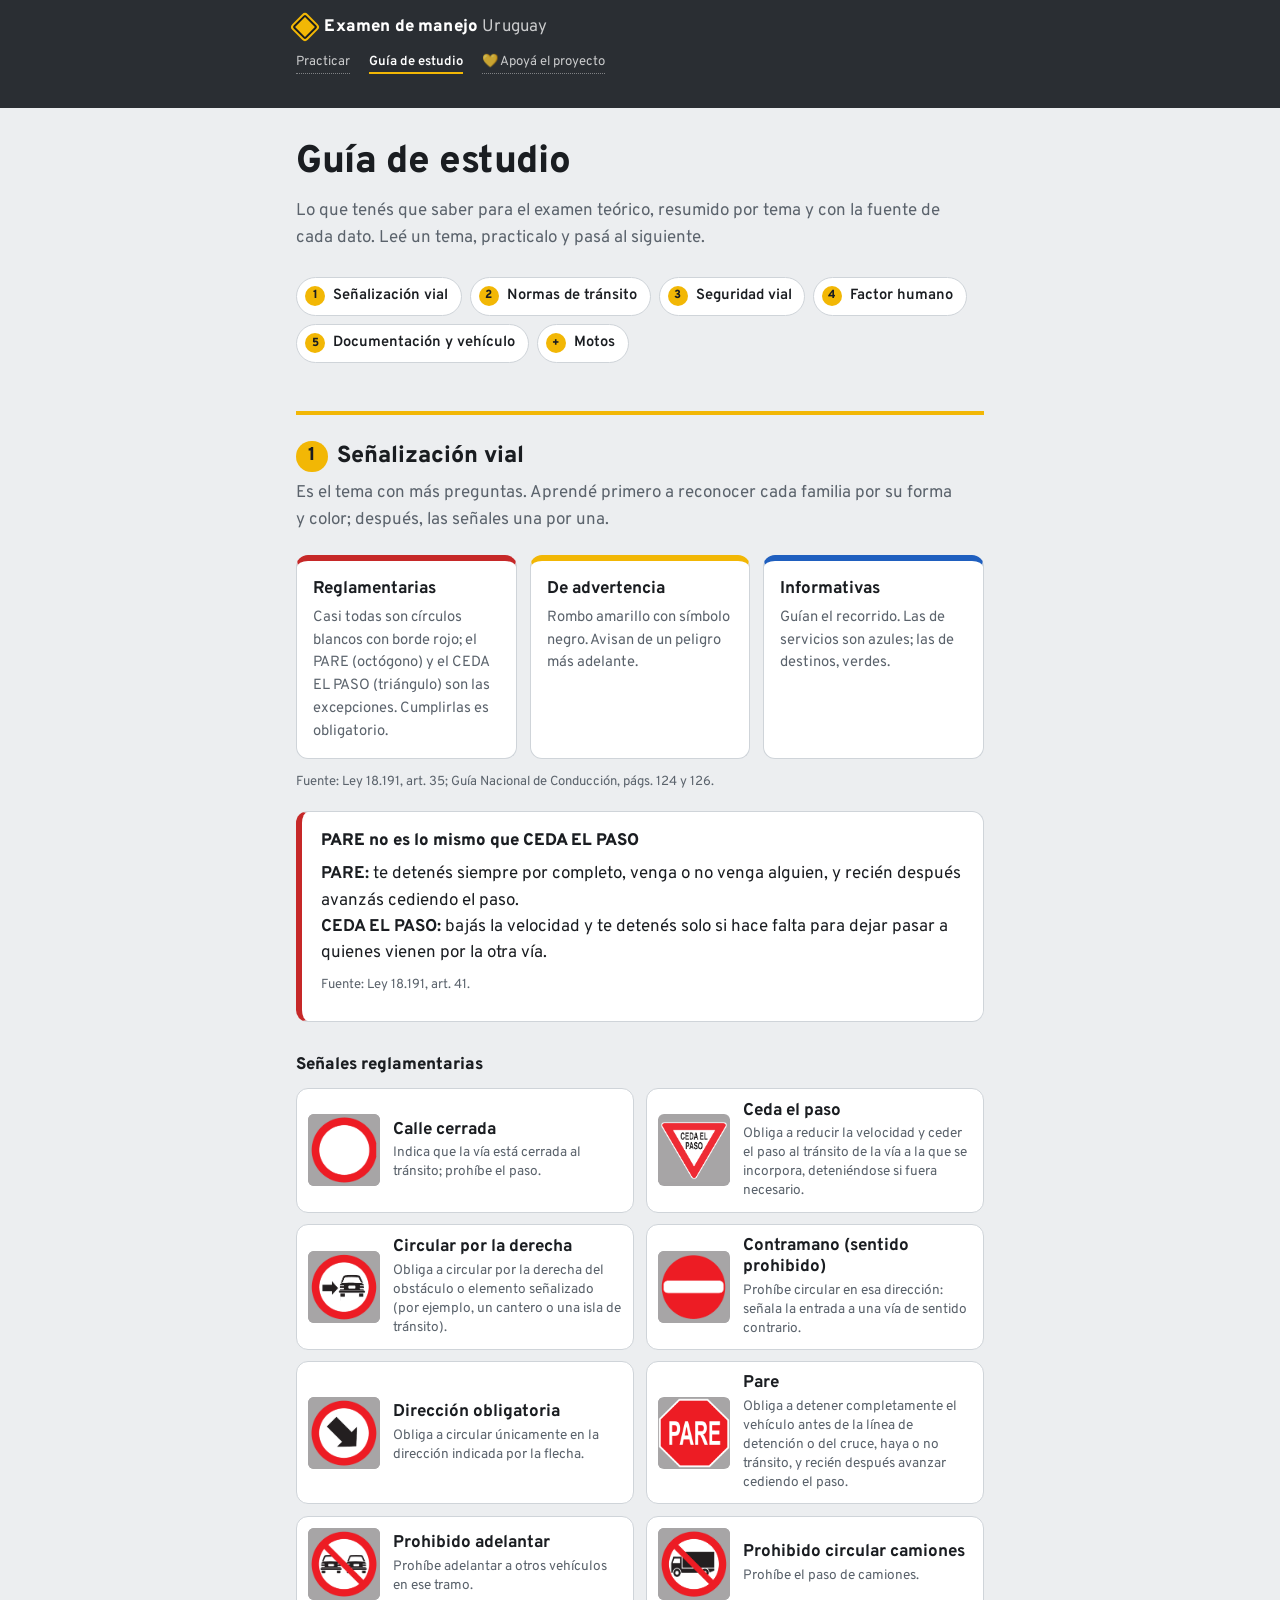
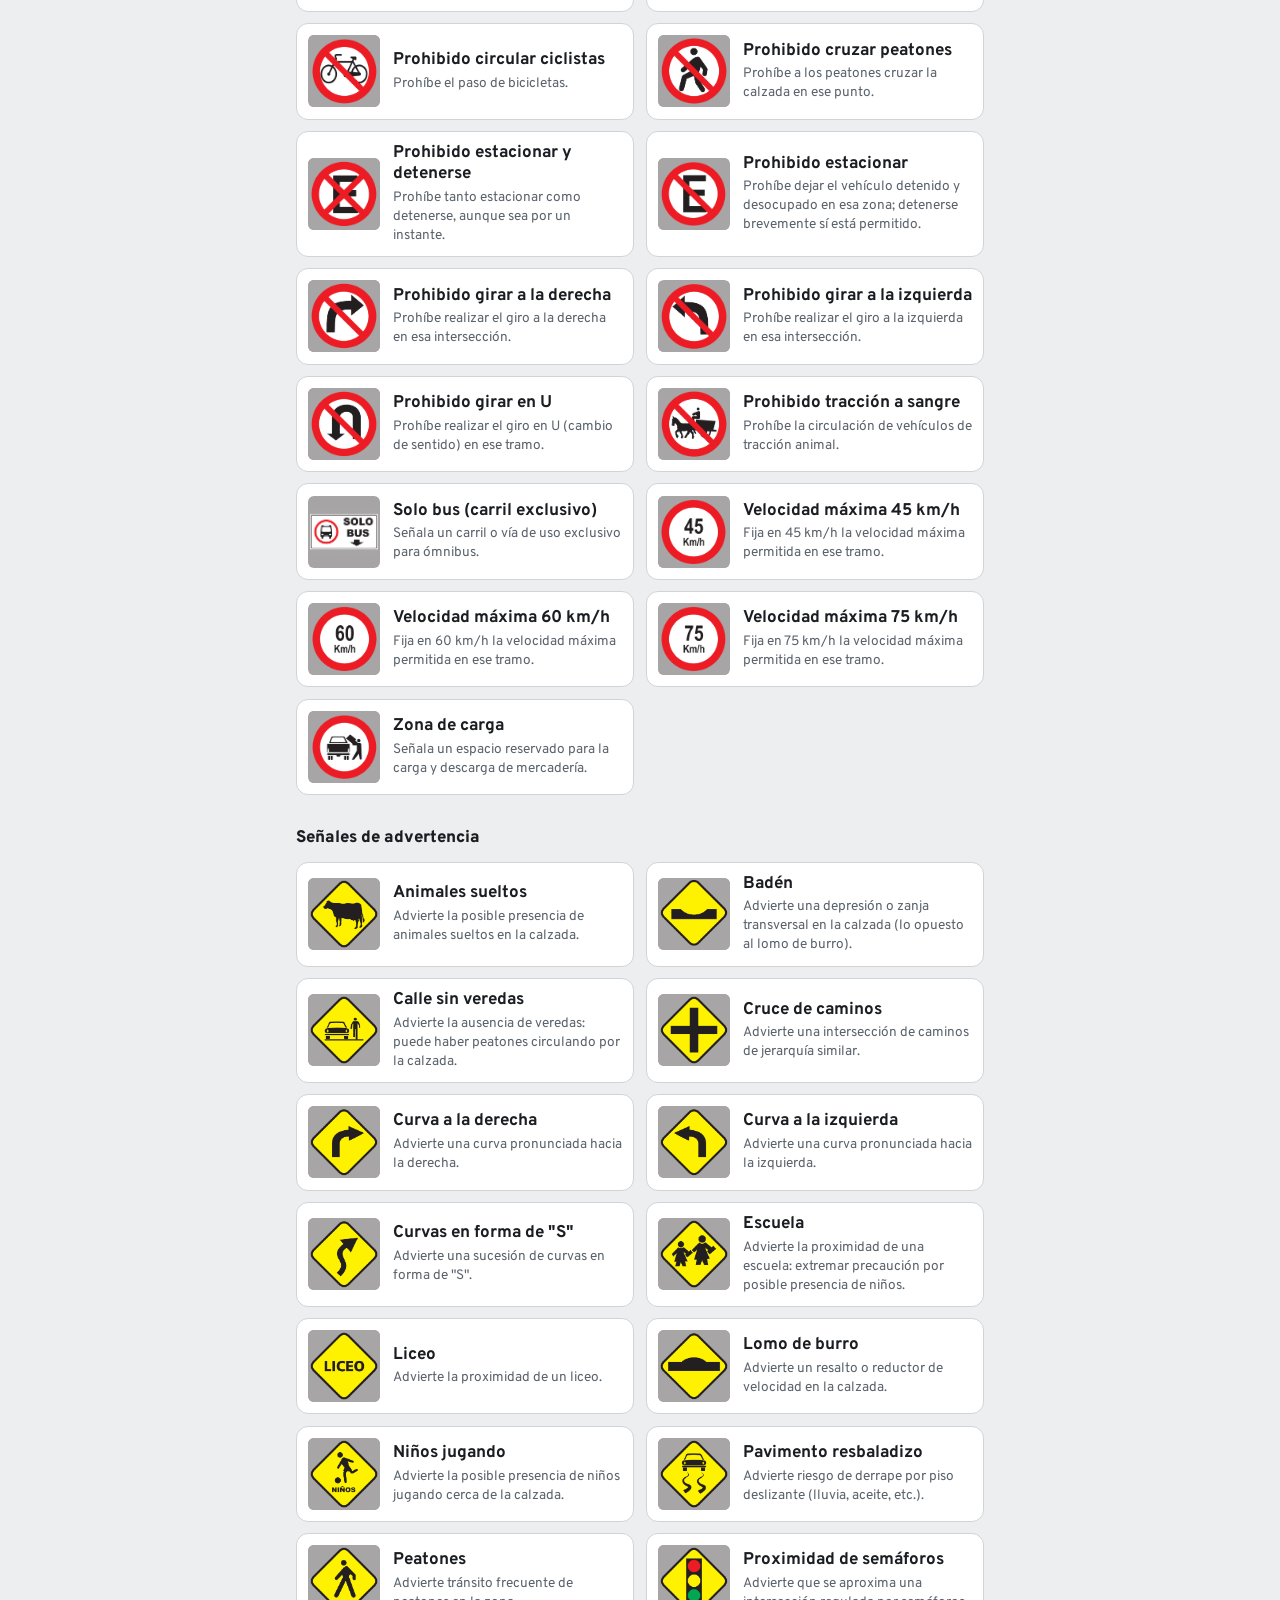
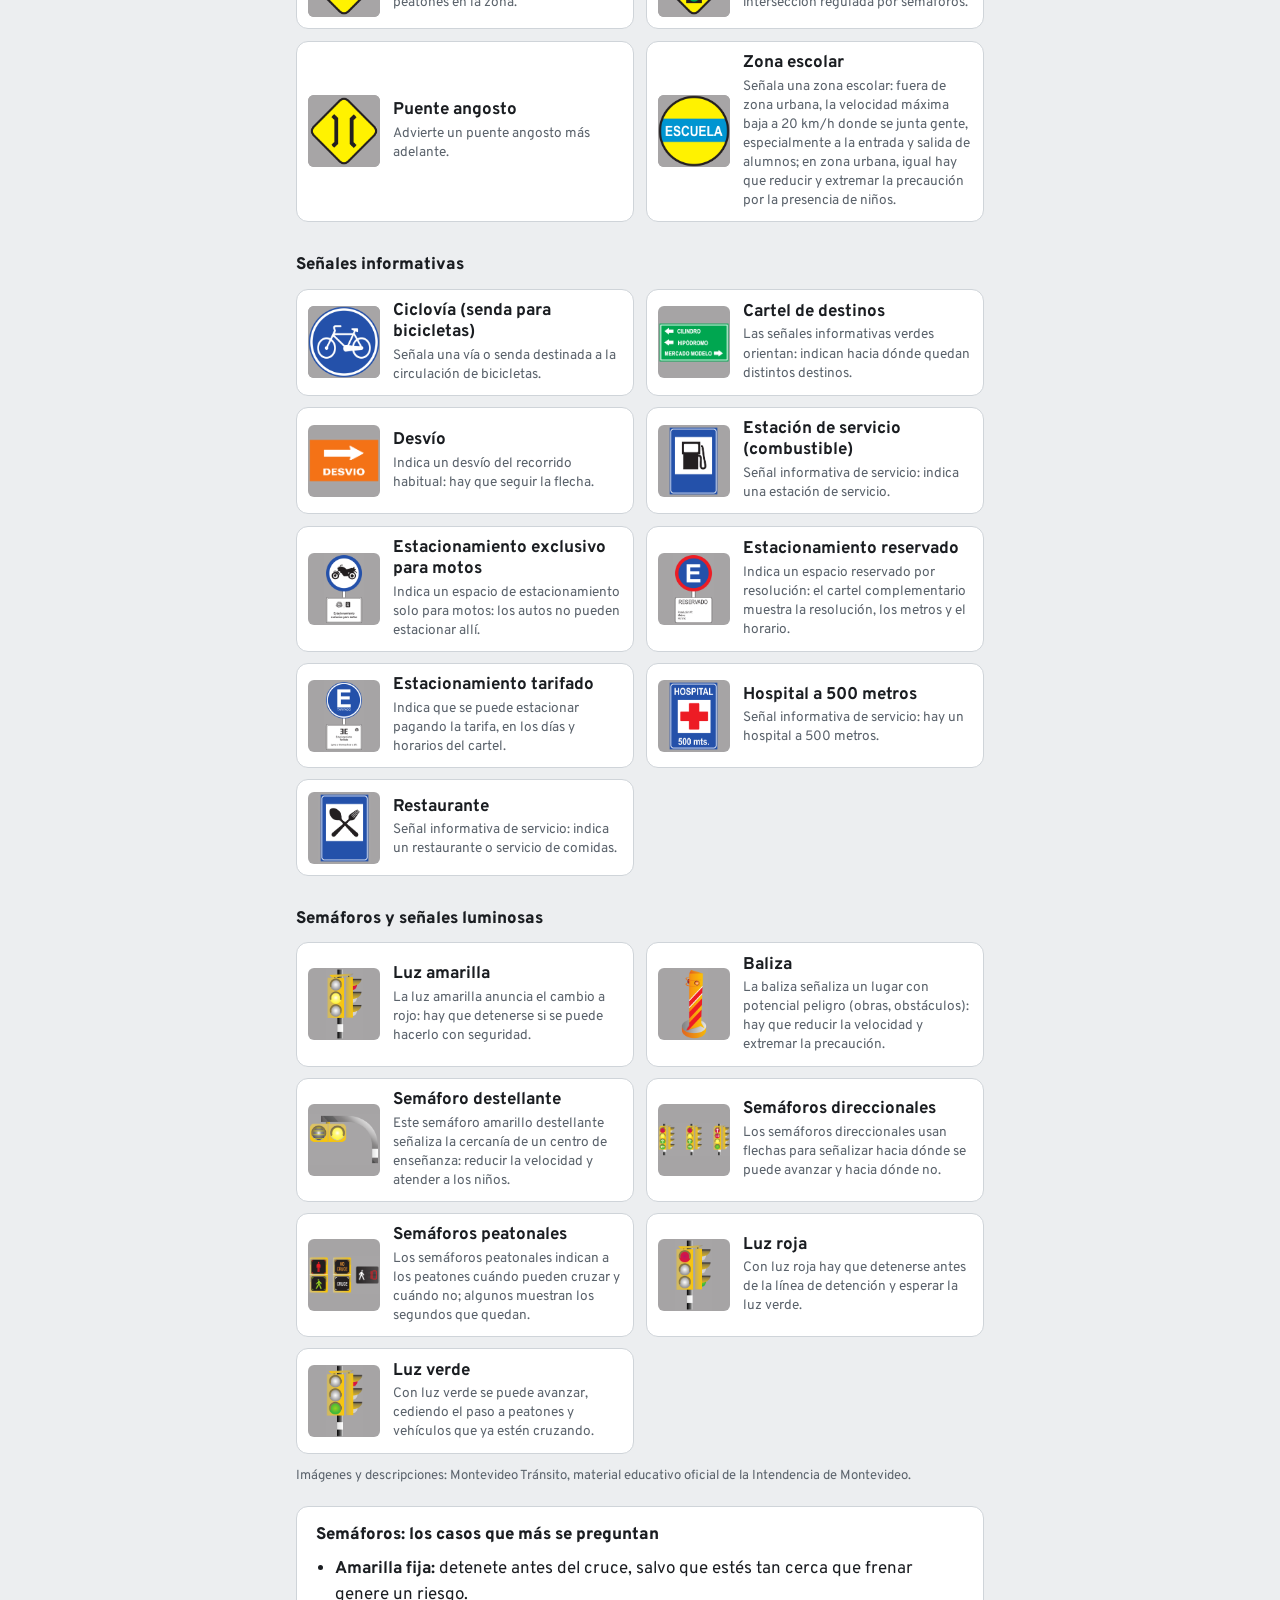
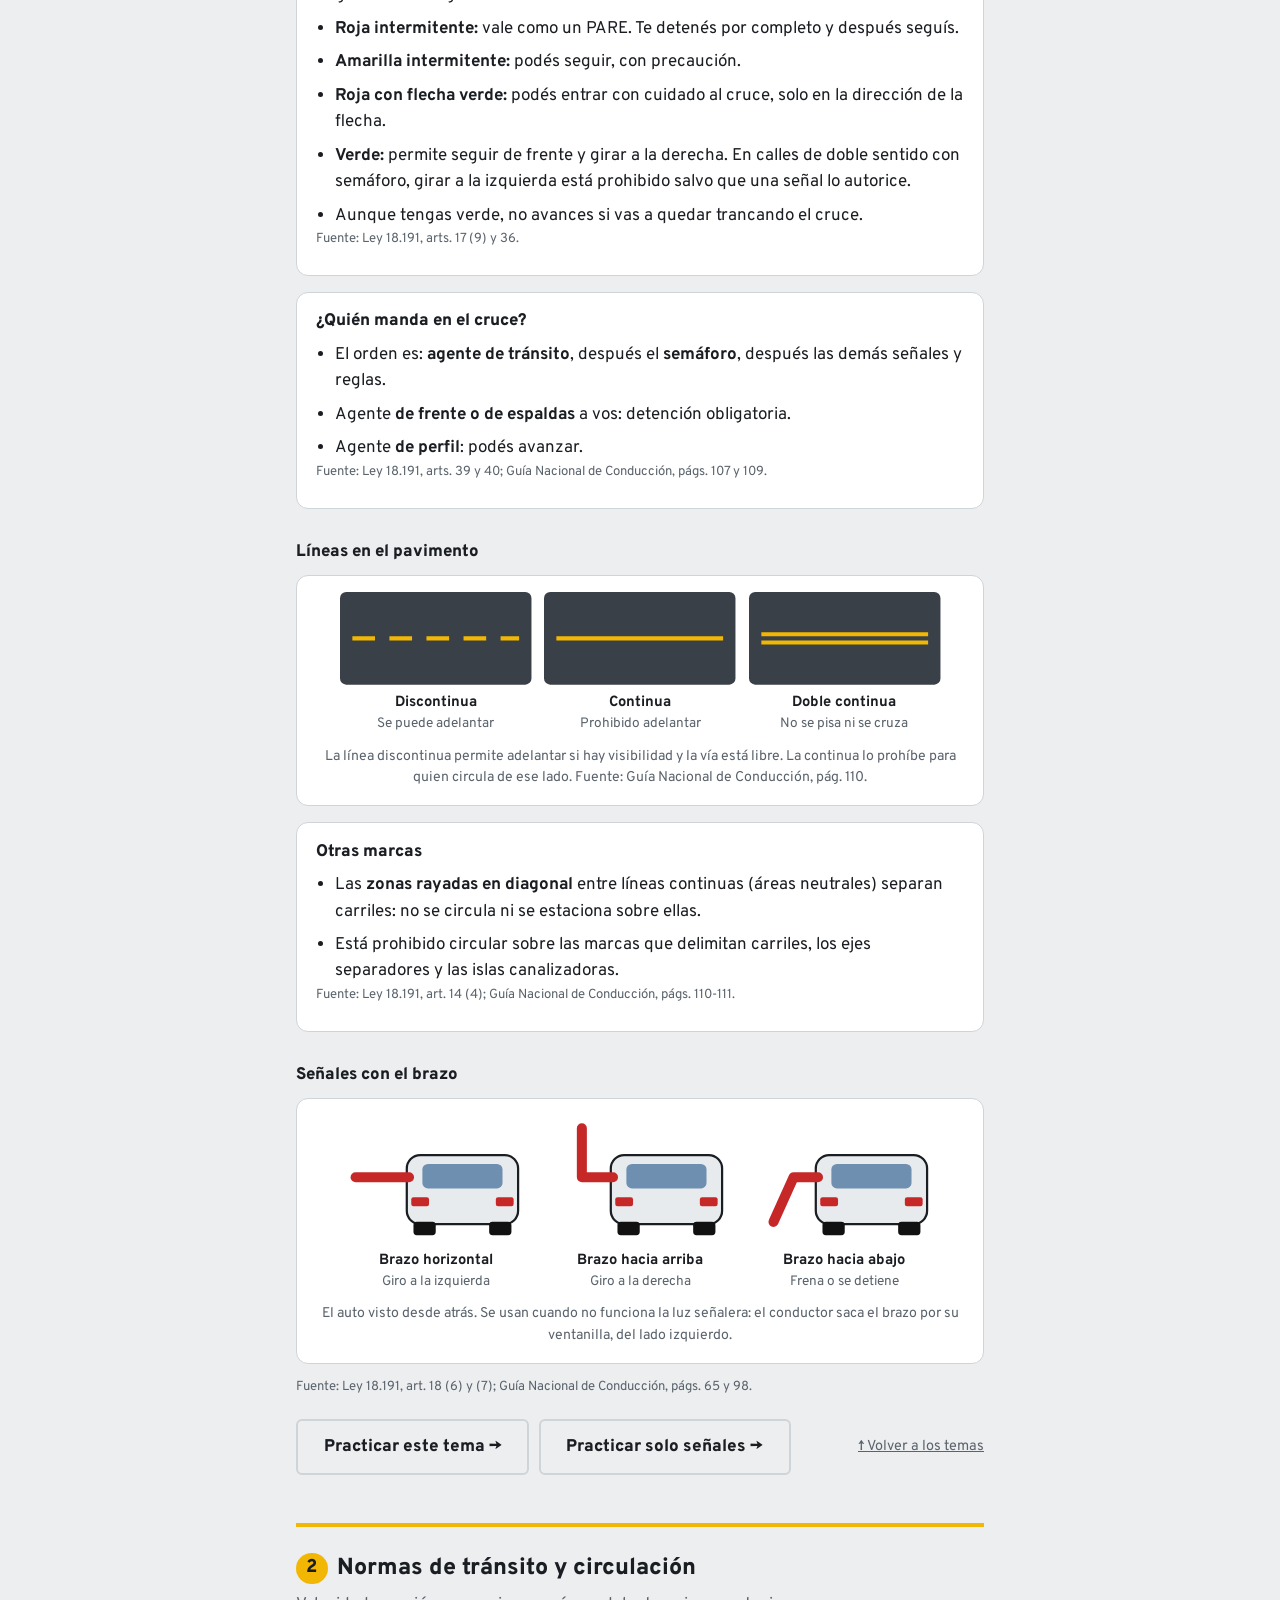
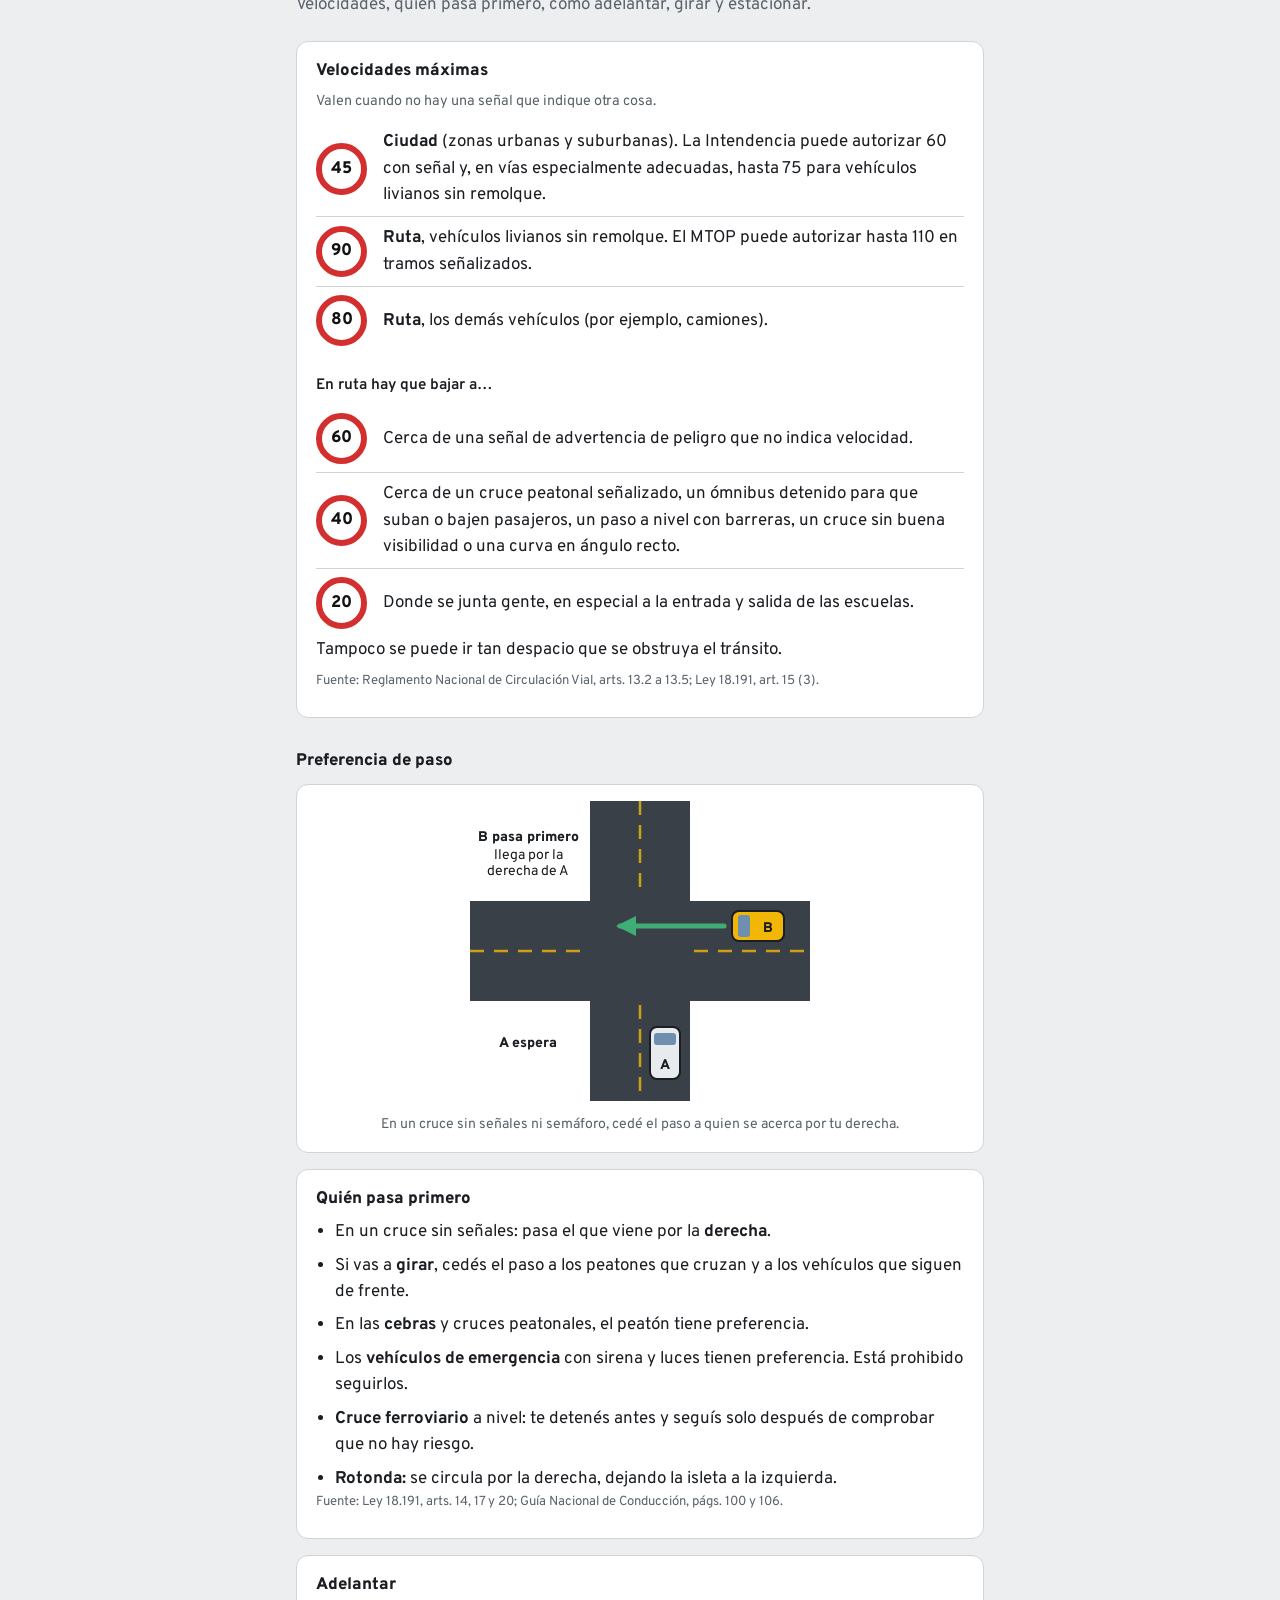
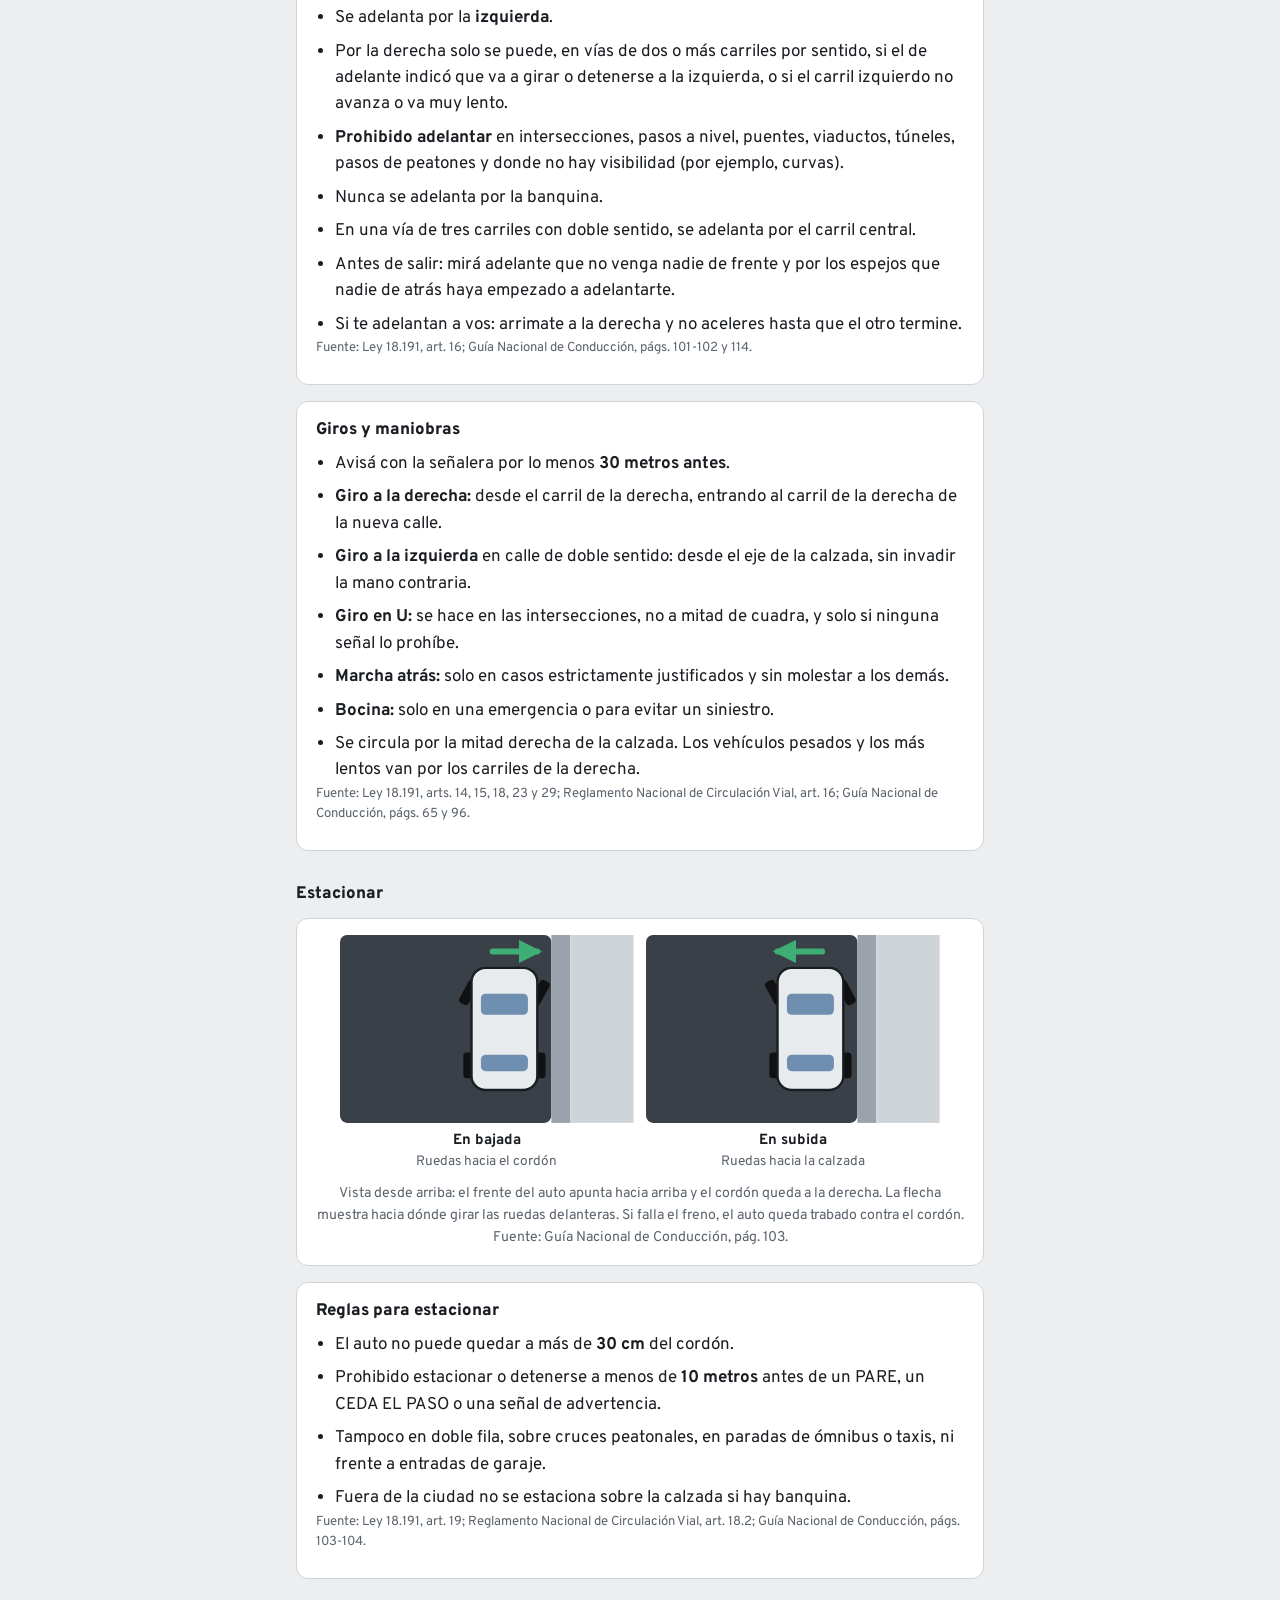
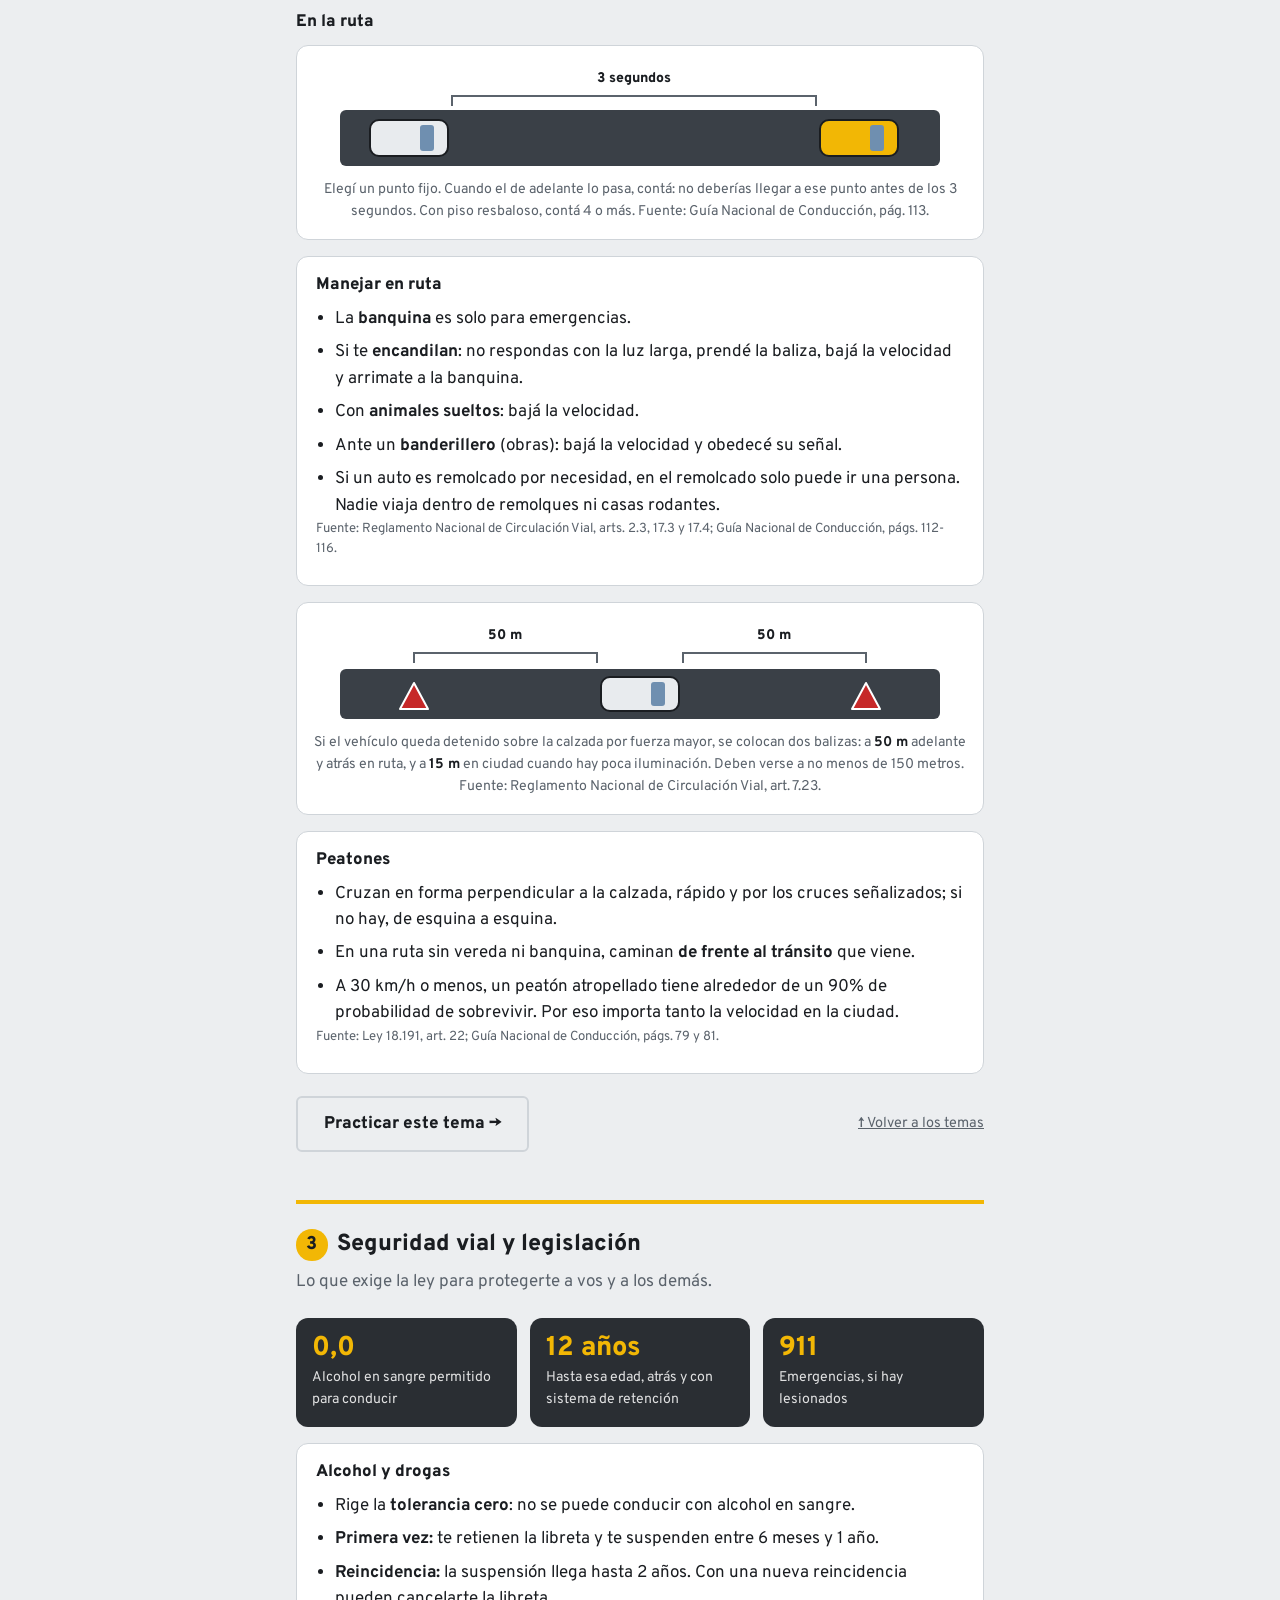
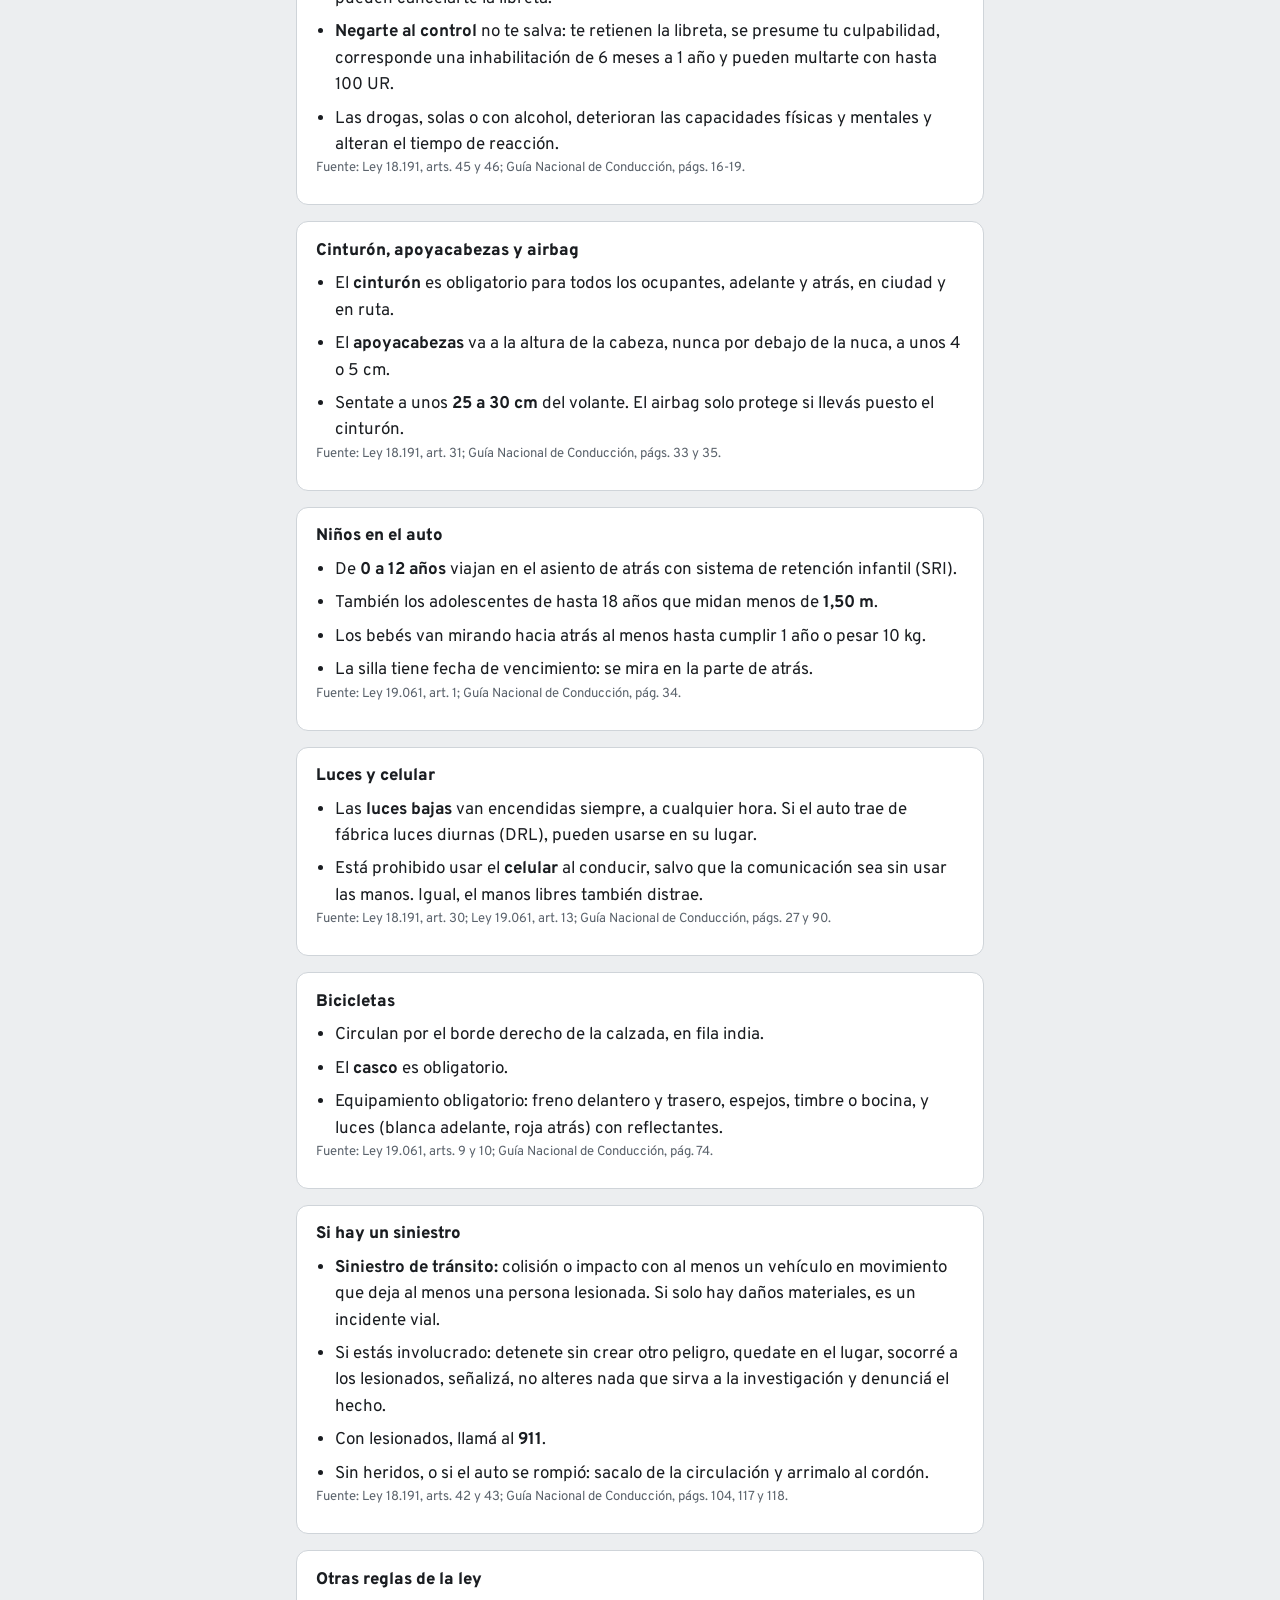
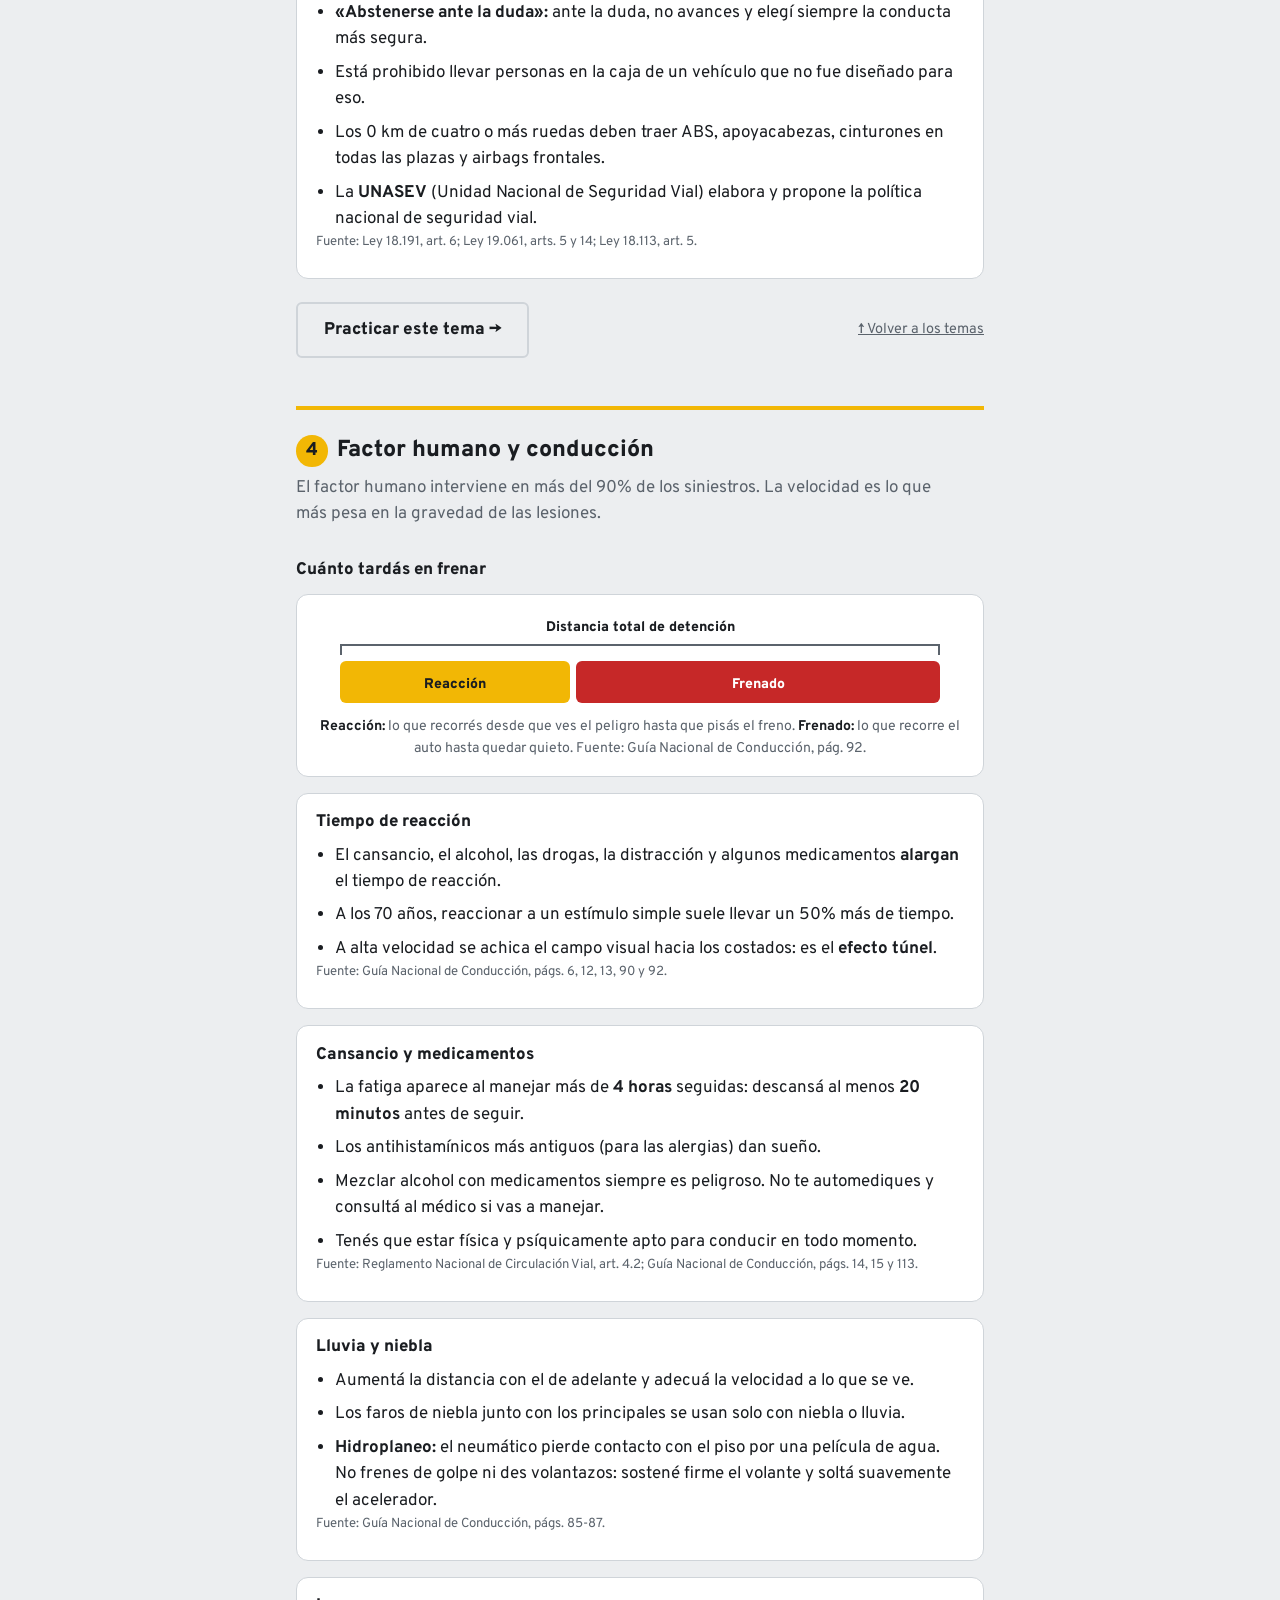
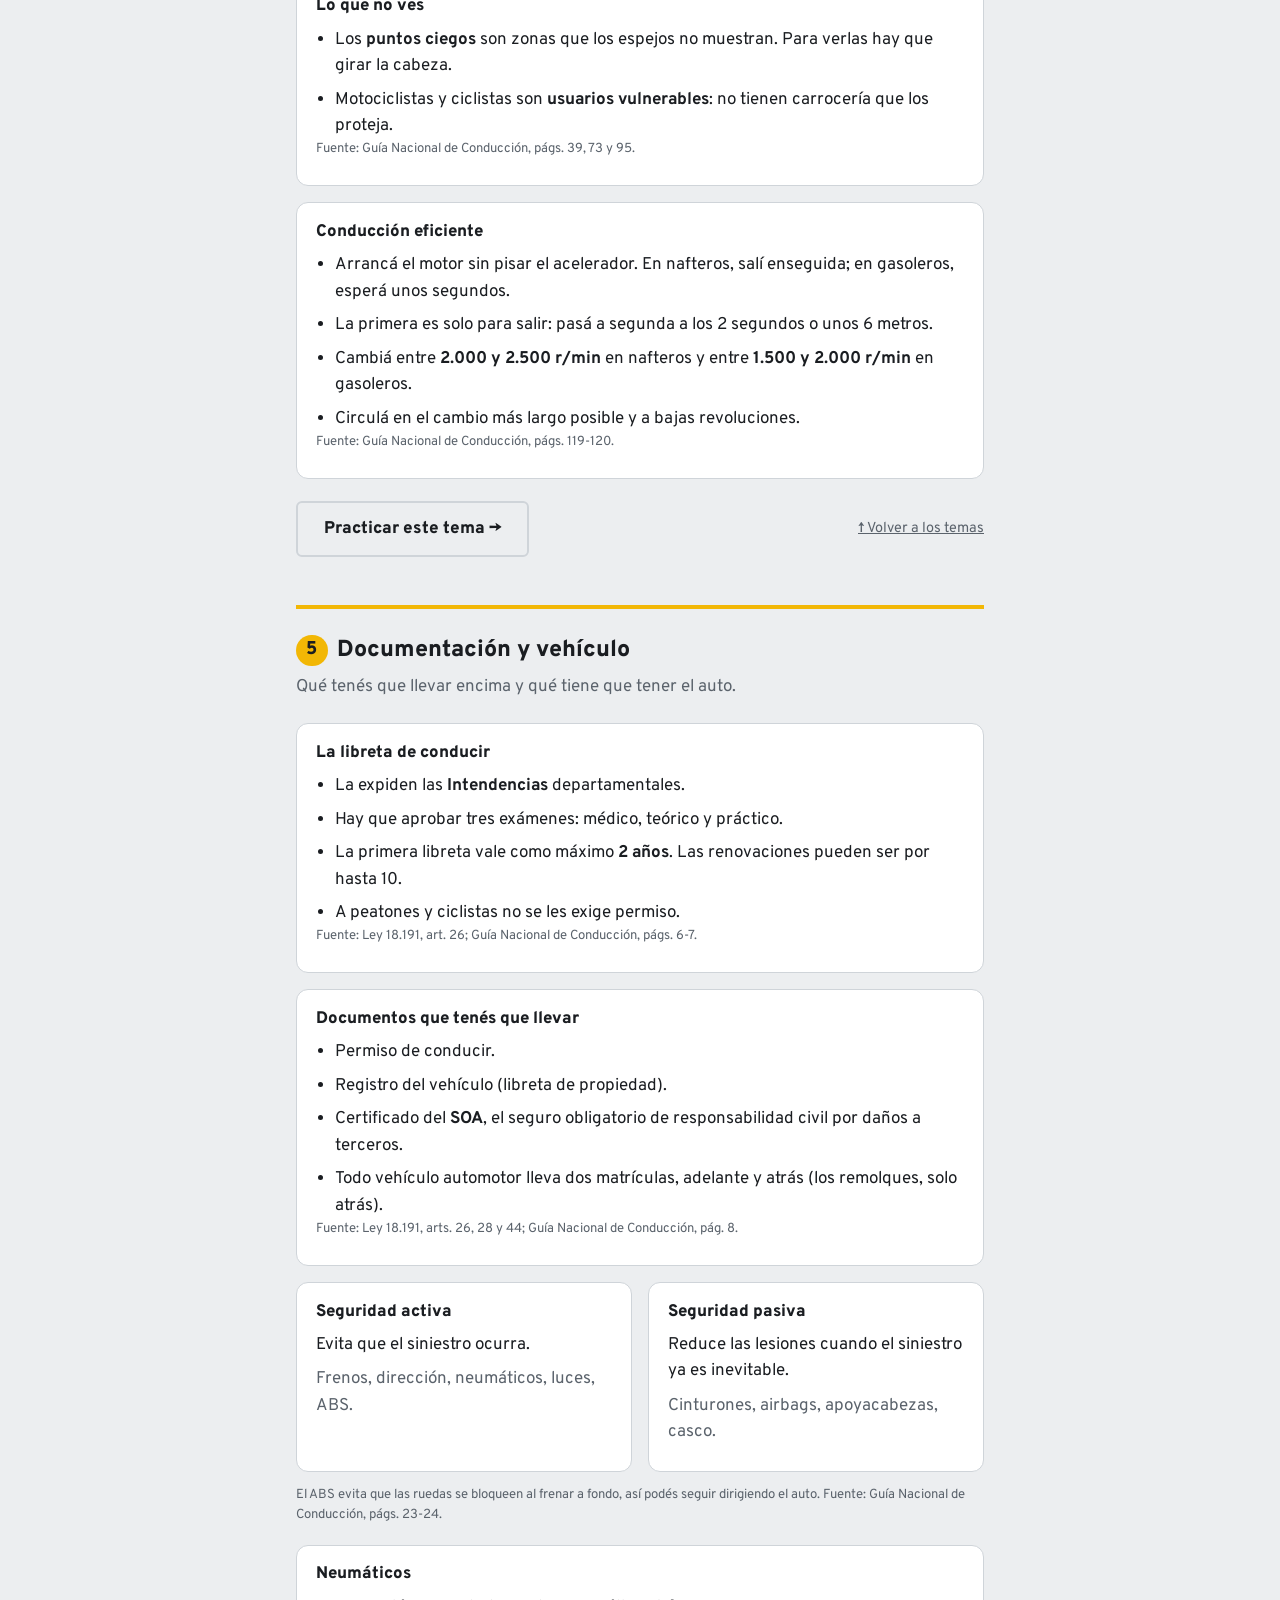
==== site/estudiar.html @ d5316cb2 "Add study guide page" ====
<!DOCTYPE html>
<html lang="es-UY">
<head>
  <meta charset="UTF-8">
  <meta name="viewport" content="width=device-width, initial-scale=1, viewport-fit=cover">
  <meta name="theme-color" content="#2a2e33">
  <title>Guía de estudio · Examen teórico de manejo Uruguay</title>
  <meta name="description" content="Todo lo que hay que saber para el examen teórico de manejo en Uruguay: señales de tránsito con imágenes, velocidades máximas, preferencia de paso, alcohol cero y más, con la fuente legal de cada dato.">
  <link rel="preconnect" href="https://fonts.googleapis.com">
  <link rel="preconnect" href="https://fonts.gstatic.com" crossorigin>
  <link href="https://fonts.googleapis.com/css2?family=Overpass:wght@400;600;800&display=swap" rel="stylesheet">
  <link rel="stylesheet" href="style.css">
  <link rel="stylesheet" href="estudiar.css">
</head>
<body class="study">
  <header class="band">
    <div class="band-inner">
      <a class="brand" href="index.html">
        <span class="brand-sign" aria-hidden="true"></span>
        <span>Examen de manejo <span class="brand-uy">Uruguay</span></span>
      </a>
    </div>
    <nav class="band-support" aria-label="Secciones del sitio">
      <a href="index.html" class="support-link">Practicar</a>
      <a href="estudiar.html" class="support-link" aria-current="page">Guía de estudio</a>
      <a href="donar.html" class="support-link">💛 Apoyá el proyecto</a>
    </nav>
    <div class="road" aria-hidden="true"></div>
  </header>

  <main id="top">
    <h1 class="home-title">Guía de estudio</h1>
    <p class="lead">Lo que tenés que saber para el examen teórico, resumido por tema y con la fuente de cada dato. Leé un tema, practicalo y pasá al siguiente.</p>

    <nav class="toc" aria-label="Temas">
      <a href="#senales"><span class="num">1</span>Señalización vial</a>
      <a href="#normas"><span class="num">2</span>Normas de tránsito</a>
      <a href="#seguridad"><span class="num">3</span>Seguridad vial</a>
      <a href="#humano"><span class="num">4</span>Factor humano</a>
      <a href="#vehiculo"><span class="num">5</span>Documentación y vehículo</a>
      <a href="#motos"><span class="num">+</span>Motos</a>
    </nav>

<section id="senales">
<h2><span class="num">1</span>Señalización vial</h2>
<p class="sec-lead">Es el tema con más preguntas. Aprendé primero a reconocer cada familia por su forma y color; después, las señales una por una.</p>

<div class="families">
  <div class="fam fam-reg"><strong>Reglamentarias</strong><span>Casi todas son círculos blancos con borde rojo; el PARE (octógono) y el CEDA EL PASO (triángulo) son las excepciones. Cumplirlas es obligatorio.</span></div>
  <div class="fam fam-adv"><strong>De advertencia</strong><span>Rombo amarillo con símbolo negro. Avisan de un peligro más adelante.</span></div>
  <div class="fam fam-inf"><strong>Informativas</strong><span>Guían el recorrido. Las de servicios son azules; las de destinos, verdes.</span></div>
</div>
<p class="src">Fuente: Ley 18.191, art. 35; Guía Nacional de Conducción, págs. 124 y 126.</p>

<div class="callout">
  <h3>PARE no es lo mismo que CEDA EL PASO</h3>
  <p><strong>PARE:</strong> te detenés siempre por completo, venga o no venga alguien, y recién después avanzás cediendo el paso.<br>
  <strong>CEDA EL PASO:</strong> bajás la velocidad y te detenés solo si hace falta para dejar pasar a quienes vienen por la otra vía.</p>
  <p class="src">Fuente: Ley 18.191, art. 41.</p>
</div>

<h3 class="gal-title">Señales reglamentarias</h3>
<ul class="signs">
<li class="sign"><img src="img/signs/reg-calle-cerrada.png" alt="" width="359" height="361" loading="lazy"><div><strong>Calle cerrada</strong><span>Indica que la vía está cerrada al tránsito; prohíbe el paso.</span></div></li>
<li class="sign"><img src="img/signs/reg-ceda-el-paso.png" alt="" width="406" height="358" loading="lazy"><div><strong>Ceda el paso</strong><span>Obliga a reducir la velocidad y ceder el paso al tránsito de la vía a la que se incorpora, deteniéndose si fuera necesario.</span></div></li>
<li class="sign"><img src="img/signs/reg-circular-por-la-derecha.png" alt="" width="358" height="358" loading="lazy"><div><strong>Circular por la derecha</strong><span>Obliga a circular por la derecha del obstáculo o elemento señalizado (por ejemplo, un cantero o una isla de tránsito).</span></div></li>
<li class="sign"><img src="img/signs/reg-contramano.png" alt="" width="354" height="358" loading="lazy"><div><strong>Contramano (sentido prohibido)</strong><span>Prohíbe circular en esa dirección: señala la entrada a una vía de sentido contrario.</span></div></li>
<li class="sign"><img src="img/signs/reg-direccion-obligatoria.png" alt="" width="359" height="358" loading="lazy"><div><strong>Dirección obligatoria</strong><span>Obliga a circular únicamente en la dirección indicada por la flecha.</span></div></li>
<li class="sign"><img src="img/signs/reg-pare.png" alt="" width="420" height="412" loading="lazy"><div><strong>Pare</strong><span>Obliga a detener completamente el vehículo antes de la línea de detención o del cruce, haya o no tránsito, y recién después avanzar cediendo el paso.</span></div></li>
<li class="sign"><img src="img/signs/reg-prohibido-adelantar.png" alt="" width="360" height="361" loading="lazy"><div><strong>Prohibido adelantar</strong><span>Prohíbe adelantar a otros vehículos en ese tramo.</span></div></li>
<li class="sign"><img src="img/signs/reg-prohibido-circular-camiones.png" alt="" width="362" height="361" loading="lazy"><div><strong>Prohibido circular camiones</strong><span>Prohíbe el paso de camiones.</span></div></li>
<li class="sign"><img src="img/signs/reg-prohibido-circular-ciclistas.png" alt="" width="356" height="361" loading="lazy"><div><strong>Prohibido circular ciclistas</strong><span>Prohíbe el paso de bicicletas.</span></div></li>
<li class="sign"><img src="img/signs/reg-prohibido-cruzar-peatones.png" alt="" width="362" height="361" loading="lazy"><div><strong>Prohibido cruzar peatones</strong><span>Prohíbe a los peatones cruzar la calzada en ese punto.</span></div></li>
<li class="sign"><img src="img/signs/reg-prohibido-estacionar-y-detenerse.png" alt="" width="356" height="358" loading="lazy"><div><strong>Prohibido estacionar y detenerse</strong><span>Prohíbe tanto estacionar como detenerse, aunque sea por un instante.</span></div></li>
<li class="sign"><img src="img/signs/reg-prohibido-estacionar.png" alt="" width="352" height="358" loading="lazy"><div><strong>Prohibido estacionar</strong><span>Prohíbe dejar el vehículo detenido y desocupado en esa zona; detenerse brevemente sí está permitido.</span></div></li>
<li class="sign"><img src="img/signs/reg-prohibido-girar-a-la-derecha.png" alt="" width="357" height="358" loading="lazy"><div><strong>Prohibido girar a la derecha</strong><span>Prohíbe realizar el giro a la derecha en esa intersección.</span></div></li>
<li class="sign"><img src="img/signs/reg-prohibido-girar-a-la-izquierda.png" alt="" width="362" height="358" loading="lazy"><div><strong>Prohibido girar a la izquierda</strong><span>Prohíbe realizar el giro a la izquierda en esa intersección.</span></div></li>
<li class="sign"><img src="img/signs/reg-prohibido-girar-en-u.png" alt="" width="357" height="358" loading="lazy"><div><strong>Prohibido girar en U</strong><span>Prohíbe realizar el giro en U (cambio de sentido) en ese tramo.</span></div></li>
<li class="sign"><img src="img/signs/reg-prohibido-traccion-a-sangre.png" alt="" width="362" height="361" loading="lazy"><div><strong>Prohibido tracción a sangre</strong><span>Prohíbe la circulación de vehículos de tracción animal.</span></div></li>
<li class="sign"><img src="img/signs/reg-solo-bus.png" alt="" width="593" height="361" loading="lazy"><div><strong>Solo bus (carril exclusivo)</strong><span>Señala un carril o vía de uso exclusivo para ómnibus.</span></div></li>
<li class="sign"><img src="img/signs/reg-velocidad-maxima-45.png" alt="" width="356" height="361" loading="lazy"><div><strong>Velocidad máxima 45 km/h</strong><span>Fija en 45 km/h la velocidad máxima permitida en ese tramo.</span></div></li>
<li class="sign"><img src="img/signs/reg-velocidad-maxima-60.png" alt="" width="356" height="361" loading="lazy"><div><strong>Velocidad máxima 60 km/h</strong><span>Fija en 60 km/h la velocidad máxima permitida en ese tramo.</span></div></li>
<li class="sign"><img src="img/signs/reg-velocidad-maxima-75.png" alt="" width="357" height="361" loading="lazy"><div><strong>Velocidad máxima 75 km/h</strong><span>Fija en 75 km/h la velocidad máxima permitida en ese tramo.</span></div></li>
<li class="sign"><img src="img/signs/reg-zona-de-carga.png" alt="" width="352" height="358" loading="lazy"><div><strong>Zona de carga</strong><span>Señala un espacio reservado para la carga y descarga de mercadería.</span></div></li>
</ul>
<h3 class="gal-title">Señales de advertencia</h3>
<ul class="signs">
<li class="sign"><img src="img/signs/adv-animales-sueltos.png" alt="" width="447" height="447" loading="lazy"><div><strong>Animales sueltos</strong><span>Advierte la posible presencia de animales sueltos en la calzada.</span></div></li>
<li class="sign"><img src="img/signs/adv-baden.png" alt="" width="448" height="450" loading="lazy"><div><strong>Badén</strong><span>Advierte una depresión o zanja transversal en la calzada (lo opuesto al lomo de burro).</span></div></li>
<li class="sign"><img src="img/signs/adv-calle-sin-veredas.png" alt="" width="447" height="447" loading="lazy"><div><strong>Calle sin veredas</strong><span>Advierte la ausencia de veredas: puede haber peatones circulando por la calzada.</span></div></li>
<li class="sign"><img src="img/signs/adv-cruce-de-caminos.png" alt="" width="448" height="447" loading="lazy"><div><strong>Cruce de caminos</strong><span>Advierte una intersección de caminos de jerarquía similar.</span></div></li>
<li class="sign"><img src="img/signs/adv-curva-a-la-derecha.png" alt="" width="448" height="450" loading="lazy"><div><strong>Curva a la derecha</strong><span>Advierte una curva pronunciada hacia la derecha.</span></div></li>
<li class="sign"><img src="img/signs/adv-curva-a-la-izquierda.png" alt="" width="448" height="450" loading="lazy"><div><strong>Curva a la izquierda</strong><span>Advierte una curva pronunciada hacia la izquierda.</span></div></li>
<li class="sign"><img src="img/signs/adv-curvas-en-forma-de-s.png" alt="" width="447" height="450" loading="lazy"><div><strong>Curvas en forma de &quot;S&quot;</strong><span>Advierte una sucesión de curvas en forma de &quot;S&quot;.</span></div></li>
<li class="sign"><img src="img/signs/adv-escuela.png" alt="" width="447" height="447" loading="lazy"><div><strong>Escuela</strong><span>Advierte la proximidad de una escuela: extremar precaución por posible presencia de niños.</span></div></li>
<li class="sign"><img src="img/signs/adv-liceo.png" alt="" width="447" height="447" loading="lazy"><div><strong>Liceo</strong><span>Advierte la proximidad de un liceo.</span></div></li>
<li class="sign"><img src="img/signs/adv-lomo-de-burro.png" alt="" width="447" height="450" loading="lazy"><div><strong>Lomo de burro</strong><span>Advierte un resalto o reductor de velocidad en la calzada.</span></div></li>
<li class="sign"><img src="img/signs/adv-ninos-jugando.png" alt="" width="447" height="447" loading="lazy"><div><strong>Niños jugando</strong><span>Advierte la posible presencia de niños jugando cerca de la calzada.</span></div></li>
<li class="sign"><img src="img/signs/adv-pavimento-resbaladizo.png" alt="" width="447" height="447" loading="lazy"><div><strong>Pavimento resbaladizo</strong><span>Advierte riesgo de derrape por piso deslizante (lluvia, aceite, etc.).</span></div></li>
<li class="sign"><img src="img/signs/adv-peatones.png" alt="" width="447" height="447" loading="lazy"><div><strong>Peatones</strong><span>Advierte tránsito frecuente de peatones en la zona.</span></div></li>
<li class="sign"><img src="img/signs/adv-proximidad-de-semaforos.png" alt="" width="448" height="447" loading="lazy"><div><strong>Proximidad de semáforos</strong><span>Advierte que se aproxima una intersección regulada por semáforos.</span></div></li>
<li class="sign"><img src="img/signs/adv-puente.png" alt="" width="448" height="447" loading="lazy"><div><strong>Puente angosto</strong><span>Advierte un puente angosto más adelante.</span></div></li>
<li class="sign"><img src="img/signs/adv-zona-escolar.png" alt="" width="420" height="420" loading="lazy"><div><strong>Zona escolar</strong><span>Señala una zona escolar: fuera de zona urbana, la velocidad máxima baja a 20 km/h donde se junta gente, especialmente a la entrada y salida de alumnos; en zona urbana, igual hay que reducir y extremar la precaución por la presencia de niños.</span></div></li>
</ul>
<h3 class="gal-title">Señales informativas</h3>
<ul class="signs">
<li class="sign"><img src="img/signs/inf-ciclovia.png" alt="" width="420" height="420" loading="lazy"><div><strong>Ciclovía (senda para bicicletas)</strong><span>Señala una vía o senda destinada a la circulación de bicicletas.</span></div></li>
<li class="sign"><img src="img/signs/inf-destinos.png" alt="" width="738" height="420" loading="lazy"><div><strong>Cartel de destinos</strong><span>Las señales informativas verdes orientan: indican hacia dónde quedan distintos destinos.</span></div></li>
<li class="sign"><img src="img/signs/inf-desvio.png" alt="" width="673" height="420" loading="lazy"><div><strong>Desvío</strong><span>Indica un desvío del recorrido habitual: hay que seguir la flecha.</span></div></li>
<li class="sign"><img src="img/signs/inf-estacion-de-servicio.png" alt="" width="310" height="420" loading="lazy"><div><strong>Estación de servicio (combustible)</strong><span>Señal informativa de servicio: indica una estación de servicio.</span></div></li>
<li class="sign"><img src="img/signs/inf-estacionamiento-motos.png" alt="" width="236" height="420" loading="lazy"><div><strong>Estacionamiento exclusivo para motos</strong><span>Indica un espacio de estacionamiento solo para motos: los autos no pueden estacionar allí.</span></div></li>
<li class="sign"><img src="img/signs/inf-estacionamiento-reservado.png" alt="" width="237" height="420" loading="lazy"><div><strong>Estacionamiento reservado</strong><span>Indica un espacio reservado por resolución: el cartel complementario muestra la resolución, los metros y el horario.</span></div></li>
<li class="sign"><img src="img/signs/inf-estacionamiento-tarifado.png" alt="" width="236" height="420" loading="lazy"><div><strong>Estacionamiento tarifado</strong><span>Indica que se puede estacionar pagando la tarifa, en los días y horarios del cartel.</span></div></li>
<li class="sign"><img src="img/signs/inf-hospital.png" alt="" width="310" height="420" loading="lazy"><div><strong>Hospital a 500 metros</strong><span>Señal informativa de servicio: hay un hospital a 500 metros.</span></div></li>
<li class="sign"><img src="img/signs/inf-restaurante.png" alt="" width="310" height="420" loading="lazy"><div><strong>Restaurante</strong><span>Señal informativa de servicio: indica un restaurante o servicio de comidas.</span></div></li>
</ul>
<h3 class="gal-title">Semáforos y señales luminosas</h3>
<ul class="signs">
<li class="sign"><img src="img/signs/lum-amarillo.png" alt="" width="218" height="420" loading="lazy"><div><strong>Luz amarilla</strong><span>La luz amarilla anuncia el cambio a rojo: hay que detenerse si se puede hacerlo con seguridad.</span></div></li>
<li class="sign"><img src="img/signs/lum-baliza.png" alt="" width="166" height="420" loading="lazy"><div><strong>Baliza</strong><span>La baliza señaliza un lugar con potencial peligro (obras, obstáculos): hay que reducir la velocidad y extremar la precaución.</span></div></li>
<li class="sign"><img src="img/signs/lum-destellante.png" alt="" width="420" height="299" loading="lazy"><div><strong>Semáforo destellante</strong><span>Este semáforo amarillo destellante señaliza la cercanía de un centro de enseñanza: reducir la velocidad y atender a los niños.</span></div></li>
<li class="sign"><img src="img/signs/lum-direccionales.png" alt="" width="760" height="349" loading="lazy"><div><strong>Semáforos direccionales</strong><span>Los semáforos direccionales usan flechas para señalizar hacia dónde se puede avanzar y hacia dónde no.</span></div></li>
<li class="sign"><img src="img/signs/lum-peatonales.png" alt="" width="760" height="397" loading="lazy"><div><strong>Semáforos peatonales</strong><span>Los semáforos peatonales indican a los peatones cuándo pueden cruzar y cuándo no; algunos muestran los segundos que quedan.</span></div></li>
<li class="sign"><img src="img/signs/lum-rojo.png" alt="" width="217" height="420" loading="lazy"><div><strong>Luz roja</strong><span>Con luz roja hay que detenerse antes de la línea de detención y esperar la luz verde.</span></div></li>
<li class="sign"><img src="img/signs/lum-verde.png" alt="" width="214" height="420" loading="lazy"><div><strong>Luz verde</strong><span>Con luz verde se puede avanzar, cediendo el paso a peatones y vehículos que ya estén cruzando.</span></div></li>
</ul>
<p class="src">Imágenes y descripciones: Montevideo Tránsito, material educativo oficial de la Intendencia de Montevideo.</p>

<div class="card"><h3>Semáforos: los casos que más se preguntan</h3><ul><li><b>Amarilla fija:</b> detenete antes del cruce, salvo que estés tan cerca que frenar genere un riesgo.</li>
<li><b>Roja intermitente:</b> vale como un PARE. Te detenés por completo y después seguís.</li>
<li><b>Amarilla intermitente:</b> podés seguir, con precaución.</li>
<li><b>Roja con flecha verde:</b> podés entrar con cuidado al cruce, solo en la dirección de la flecha.</li>
<li><b>Verde:</b> permite seguir de frente y girar a la derecha. En calles de doble sentido con semáforo, girar a la izquierda está prohibido salvo que una señal lo autorice.</li>
<li>Aunque tengas verde, no avances si vas a quedar trancando el cruce.</li></ul><p class="src">Fuente: Ley 18.191, arts. 17 (9) y 36.</p></div>

<div class="card"><h3>¿Quién manda en el cruce?</h3><ul><li>El orden es: <b>agente de tránsito</b>, después el <b>semáforo</b>, después las demás señales y reglas.</li>
<li>Agente <b>de frente o de espaldas</b> a vos: detención obligatoria.</li>
<li>Agente <b>de perfil</b>: podés avanzar.</li></ul><p class="src">Fuente: Ley 18.191, arts. 39 y 40; Guía Nacional de Conducción, págs. 107 y 109.</p></div>

<h3 class="gal-title">Líneas en el pavimento</h3>
<figure class="fig" role="group" aria-label="Líneas del pavimento: discontinua, continua y doble continua"><div class="panels"><div class="panel"><svg viewBox="0 0 186 90" aria-hidden="true"><rect class="d-road" width="186" height="90" rx="6"/><path class="d-mark" d="M12 45H174" stroke-dasharray="22 14"/></svg><strong>Discontinua</strong><span>Se puede adelantar</span></div><div class="panel"><svg viewBox="0 0 186 90" aria-hidden="true"><rect class="d-road" width="186" height="90" rx="6"/><path class="d-mark" d="M12 45H174"/></svg><strong>Continua</strong><span>Prohibido adelantar</span></div><div class="panel"><svg viewBox="0 0 186 90" aria-hidden="true"><rect class="d-road" width="186" height="90" rx="6"/><path class="d-mark" d="M12 41H174M12 49H174"/></svg><strong>Doble continua</strong><span>No se pisa ni se cruza</span></div></div><figcaption>La línea discontinua permite adelantar si hay visibilidad y la vía está libre. La continua lo prohíbe para quien circula de ese lado. Fuente: Guía Nacional de Conducción, pág. 110.</figcaption></figure>
<div class="card"><h3>Otras marcas</h3><ul><li>Las <b>zonas rayadas en diagonal</b> entre líneas continuas (áreas neutrales) separan carriles: no se circula ni se estaciona sobre ellas.</li>
<li>Está prohibido circular sobre las marcas que delimitan carriles, los ejes separadores y las islas canalizadoras.</li></ul><p class="src">Fuente: Ley 18.191, art. 14 (4); Guía Nacional de Conducción, págs. 110-111.</p></div>

<h3 class="gal-title">Señales con el brazo</h3>
<figure class="fig" role="group" aria-label="Las tres señales con el brazo, vistas desde atrás del vehículo"><div class="panels"><div class="panel"><svg viewBox="0 4 172 114" aria-hidden="true"><rect class="d-car" x="60" y="40" width="100" height="62" rx="12"/><rect class="d-glass" x="74" y="48" width="72" height="22" rx="5"/><rect class="d-tyre" x="66" y="100" width="20" height="12" rx="3"/><rect class="d-tyre" x="134" y="100" width="20" height="12" rx="3"/><rect class="d-lamp" x="64" y="78" width="16" height="8" rx="2"/><rect class="d-lamp" x="140" y="78" width="16" height="8" rx="2"/><path class="d-arm" d="M62 60H14"/></svg><strong>Brazo horizontal</strong><span>Giro a la izquierda</span></div><div class="panel"><svg viewBox="0 4 172 114" aria-hidden="true"><rect class="d-car" x="60" y="40" width="100" height="62" rx="12"/><rect class="d-glass" x="74" y="48" width="72" height="22" rx="5"/><rect class="d-tyre" x="66" y="100" width="20" height="12" rx="3"/><rect class="d-tyre" x="134" y="100" width="20" height="12" rx="3"/><rect class="d-lamp" x="64" y="78" width="16" height="8" rx="2"/><rect class="d-lamp" x="140" y="78" width="16" height="8" rx="2"/><path class="d-arm" d="M62 60H34V16"/></svg><strong>Brazo hacia arriba</strong><span>Giro a la derecha</span></div><div class="panel"><svg viewBox="0 4 172 114" aria-hidden="true"><rect class="d-car" x="60" y="40" width="100" height="62" rx="12"/><rect class="d-glass" x="74" y="48" width="72" height="22" rx="5"/><rect class="d-tyre" x="66" y="100" width="20" height="12" rx="3"/><rect class="d-tyre" x="134" y="100" width="20" height="12" rx="3"/><rect class="d-lamp" x="64" y="78" width="16" height="8" rx="2"/><rect class="d-lamp" x="140" y="78" width="16" height="8" rx="2"/><path class="d-arm" d="M62 60H40L22 100"/></svg><strong>Brazo hacia abajo</strong><span>Frena o se detiene</span></div></div><figcaption>El auto visto desde atrás. Se usan cuando no funciona la luz señalera: el conductor saca el brazo por su ventanilla, del lado izquierdo.</figcaption></figure>
<p class="src">Fuente: Ley 18.191, art. 18 (6) y (7); Guía Nacional de Conducción, págs. 65 y 98.</p>

<p class="practice">
  <a class="btn-secondary" href="index.html?tema=Se%C3%B1alizaci%C3%B3n%20vial">Practicar este tema &rarr;</a>
  <a class="btn-secondary" href="index.html?modo=signs">Practicar solo señales &rarr;</a>
  <a class="up" href="#top">&uarr; Volver a los temas</a>
</p>
</section>

<section id="normas">
<h2><span class="num">2</span>Normas de tránsito y circulación</h2>
<p class="sec-lead">Velocidades, quién pasa primero, cómo adelantar, girar y estacionar.</p>

<div class="card">
<h3>Velocidades máximas</h3>
<p class="muted small">Valen cuando no hay una señal que indique otra cosa.</p>
<table class="speeds">
<tbody>
<tr><td><span class="vmax " aria-hidden="true">45</span></td><td><strong>Ciudad</strong> (zonas urbanas y suburbanas). La Intendencia puede autorizar 60 con señal y, en vías especialmente adecuadas, hasta 75 para vehículos livianos sin remolque.</td></tr>
<tr><td><span class="vmax " aria-hidden="true">90</span></td><td><strong>Ruta</strong>, vehículos livianos sin remolque. El MTOP puede autorizar hasta 110 en tramos señalizados.</td></tr>
<tr><td><span class="vmax " aria-hidden="true">80</span></td><td><strong>Ruta</strong>, los demás vehículos (por ejemplo, camiones).</td></tr>
</tbody>
</table>
<h4>En ruta hay que bajar a…</h4>
<table class="speeds">
<tbody>
<tr><td><span class="vmax " aria-hidden="true">60</span></td><td>Cerca de una señal de advertencia de peligro que no indica velocidad.</td></tr>
<tr><td><span class="vmax " aria-hidden="true">40</span></td><td>Cerca de un cruce peatonal señalizado, un ómnibus detenido para que suban o bajen pasajeros, un paso a nivel con barreras, un cruce sin buena visibilidad o una curva en ángulo recto.</td></tr>
<tr><td><span class="vmax " aria-hidden="true">20</span></td><td>Donde se junta gente, en especial a la entrada y salida de las escuelas.</td></tr>
</tbody>
</table>
<p>Tampoco se puede ir tan despacio que se obstruya el tránsito.</p>
<p class="src">Fuente: Reglamento Nacional de Circulación Vial, arts. 13.2 a 13.5; Ley 18.191, art. 15 (3).</p>
</div>

<h3 class="gal-title">Preferencia de paso</h3>

<figure class="fig narrow">
<svg viewBox="0 0 340 300" role="img" aria-label="Cruce sin señales: el auto que llega por la derecha pasa primero">
  <defs><marker id="arr" viewBox="0 0 10 10" refX="8" refY="5" markerWidth="4" markerHeight="4" orient="auto"><path d="M0 0L10 5L0 10z" class="d-gofill"/></marker></defs>
  <rect class="d-road" x="120" y="0" width="100" height="300"/>
  <rect class="d-road" x="0" y="100" width="340" height="100"/>
  <path class="d-mark d-thin" d="M170 0V96M170 204V300M0 150H116M224 150H340" stroke-dasharray="14 10"/>
  <rect class="d-car" x="180" y="226" width="30" height="52" rx="7"/>
  <rect class="d-glass" x="184" y="232" width="22" height="12" rx="3"/>
  <text x="195" y="268" text-anchor="middle" class="d-tl d-dark">A</text>
  <rect class="d-car d-hi" x="262" y="110" width="52" height="30" rx="7"/>
  <rect class="d-glass" x="268" y="114" width="12" height="22" rx="3"/>
  <text x="298" y="131" text-anchor="middle" class="d-tl d-dark">B</text>
  <path class="d-go" d="M254 125H150" marker-end="url(#arr)"/>
  <text x="58" y="40" text-anchor="middle" class="d-t d-b">B pasa primero</text>
  <text x="58" y="58" text-anchor="middle" class="d-t">llega por la</text>
  <text x="58" y="74" text-anchor="middle" class="d-t">derecha de A</text>
  <text x="58" y="246" text-anchor="middle" class="d-t d-b">A espera</text>
</svg>
<figcaption>En un cruce sin señales ni semáforo, cedé el paso a quien se acerca por tu derecha.</figcaption>
</figure>
<div class="card"><h3>Quién pasa primero</h3><ul><li>En un cruce sin señales: pasa el que viene por la <b>derecha</b>.</li>
<li>Si vas a <b>girar</b>, cedés el paso a los peatones que cruzan y a los vehículos que siguen de frente.</li>
<li>En las <b>cebras</b> y cruces peatonales, el peatón tiene preferencia.</li>
<li>Los <b>vehículos de emergencia</b> con sirena y luces tienen preferencia. Está prohibido seguirlos.</li>
<li><b>Cruce ferroviario</b> a nivel: te detenés antes y seguís solo después de comprobar que no hay riesgo.</li>
<li><b>Rotonda:</b> se circula por la derecha, dejando la isleta a la izquierda.</li></ul><p class="src">Fuente: Ley 18.191, arts. 14, 17 y 20; Guía Nacional de Conducción, págs. 100 y 106.</p></div>

<div class="card"><h3>Adelantar</h3><ul><li>Se adelanta por la <b>izquierda</b>.</li>
<li>Por la derecha solo se puede, en vías de dos o más carriles por sentido, si el de adelante indicó que va a girar o detenerse a la izquierda, o si el carril izquierdo no avanza o va muy lento.</li>
<li><b>Prohibido adelantar</b> en intersecciones, pasos a nivel, puentes, viaductos, túneles, pasos de peatones y donde no hay visibilidad (por ejemplo, curvas).</li>
<li>Nunca se adelanta por la banquina.</li>
<li>En una vía de tres carriles con doble sentido, se adelanta por el carril central.</li>
<li>Antes de salir: mirá adelante que no venga nadie de frente y por los espejos que nadie de atrás haya empezado a adelantarte.</li>
<li>Si te adelantan a vos: arrimate a la derecha y no aceleres hasta que el otro termine.</li></ul><p class="src">Fuente: Ley 18.191, art. 16; Guía Nacional de Conducción, págs. 101-102 y 114.</p></div>

<div class="card"><h3>Giros y maniobras</h3><ul><li>Avisá con la señalera por lo menos <b>30 metros antes</b>.</li>
<li><b>Giro a la derecha:</b> desde el carril de la derecha, entrando al carril de la derecha de la nueva calle.</li>
<li><b>Giro a la izquierda</b> en calle de doble sentido: desde el eje de la calzada, sin invadir la mano contraria.</li>
<li><b>Giro en U:</b> se hace en las intersecciones, no a mitad de cuadra, y solo si ninguna señal lo prohíbe.</li>
<li><b>Marcha atrás:</b> solo en casos estrictamente justificados y sin molestar a los demás.</li>
<li><b>Bocina:</b> solo en una emergencia o para evitar un siniestro.</li>
<li>Se circula por la mitad derecha de la calzada. Los vehículos pesados y los más lentos van por los carriles de la derecha.</li></ul><p class="src">Fuente: Ley 18.191, arts. 14, 15, 18, 23 y 29; Reglamento Nacional de Circulación Vial, art. 16; Guía Nacional de Conducción, págs. 65 y 96.</p></div>

<h3 class="gal-title">Estacionar</h3>
<figure class="fig" role="group" aria-label="Estacionar en pendiente: en bajada las ruedas delanteras apuntan al cordón; en subida, hacia la calzada"><div class="panels"><div class="panel"><svg viewBox="20 10 250 160" aria-hidden="true"><defs><marker id="arr-b" viewBox="0 0 10 10" refX="8" refY="5" markerWidth="4" markerHeight="4" orient="auto"><path d="M0 0L10 5L0 10z" class="d-gofill"/></marker></defs><rect class="d-road" x="20" y="10" width="180" height="160" rx="6"/><rect class="d-kerb" x="200" y="10" width="16" height="160"/><rect class="d-walk" x="216" y="10" width="54" height="160"/><g transform="translate(132 38)"><rect class="d-tyre" x="-7" y="10" width="9" height="22" rx="3" transform="rotate(28 -2.5 21)"/><rect class="d-tyre" x="54" y="10" width="9" height="22" rx="3" transform="rotate(28 58.5 21)"/><rect class="d-tyre" x="-7" y="72" width="9" height="22" rx="3"/><rect class="d-tyre" x="54" y="72" width="9" height="22" rx="3"/><rect class="d-car" x="0" y="0" width="56" height="104" rx="12"/><rect class="d-glass" x="8" y="22" width="40" height="18" rx="4"/><rect class="d-glass" x="8" y="74" width="40" height="14" rx="4"/></g><path class="d-go" d="M150 24H188" marker-end="url(#arr-b)"/></svg><strong>En bajada</strong><span>Ruedas hacia el cordón</span></div><div class="panel"><svg viewBox="20 10 250 160" aria-hidden="true"><defs><marker id="arr-s" viewBox="0 0 10 10" refX="8" refY="5" markerWidth="4" markerHeight="4" orient="auto"><path d="M0 0L10 5L0 10z" class="d-gofill"/></marker></defs><rect class="d-road" x="20" y="10" width="180" height="160" rx="6"/><rect class="d-kerb" x="200" y="10" width="16" height="160"/><rect class="d-walk" x="216" y="10" width="54" height="160"/><g transform="translate(132 38)"><rect class="d-tyre" x="-7" y="10" width="9" height="22" rx="3" transform="rotate(-28 -2.5 21)"/><rect class="d-tyre" x="54" y="10" width="9" height="22" rx="3" transform="rotate(-28 58.5 21)"/><rect class="d-tyre" x="-7" y="72" width="9" height="22" rx="3"/><rect class="d-tyre" x="54" y="72" width="9" height="22" rx="3"/><rect class="d-car" x="0" y="0" width="56" height="104" rx="12"/><rect class="d-glass" x="8" y="22" width="40" height="18" rx="4"/><rect class="d-glass" x="8" y="74" width="40" height="14" rx="4"/></g><path class="d-go" d="M170 24H132" marker-end="url(#arr-s)"/></svg><strong>En subida</strong><span>Ruedas hacia la calzada</span></div></div><figcaption>Vista desde arriba: el frente del auto apunta hacia arriba y el cordón queda a la derecha. La flecha muestra hacia dónde girar las ruedas delanteras. Si falla el freno, el auto queda trabado contra el cordón. Fuente: Guía Nacional de Conducción, pág. 103.</figcaption></figure>
<div class="card"><h3>Reglas para estacionar</h3><ul><li>El auto no puede quedar a más de <b>30 cm</b> del cordón.</li>
<li>Prohibido estacionar o detenerse a menos de <b>10 metros</b> antes de un PARE, un CEDA EL PASO o una señal de advertencia.</li>
<li>Tampoco en doble fila, sobre cruces peatonales, en paradas de ómnibus o taxis, ni frente a entradas de garaje.</li>
<li>Fuera de la ciudad no se estaciona sobre la calzada si hay banquina.</li></ul><p class="src">Fuente: Ley 18.191, art. 19; Reglamento Nacional de Circulación Vial, art. 18.2; Guía Nacional de Conducción, págs. 103-104.</p></div>

<h3 class="gal-title">En la ruta</h3>

<figure class="fig wide">
<svg viewBox="0 0 600 104" role="img" aria-label="Regla de los tres segundos entre tu vehículo y el de adelante">
  <text x="294" y="20" text-anchor="middle" class="d-t d-b">3 segundos</text>
  <path class="d-brace" d="M112 44V34H476V44"/>
  <rect class="d-road" x="0" y="48" width="600" height="56" rx="6"/>
  <rect class="d-car" x="30" y="58" width="78" height="36" rx="9"/><rect class="d-glass" x="80" y="63" width="14" height="26" rx="3"/>
  <rect class="d-car d-hi" x="480" y="58" width="78" height="36" rx="9"/><rect class="d-glass" x="530" y="63" width="14" height="26" rx="3"/>
</svg>
<figcaption>Elegí un punto fijo. Cuando el de adelante lo pasa, contá: no deberías llegar a ese punto antes de los 3 segundos. Con piso resbaloso, contá 4 o más. Fuente: Guía Nacional de Conducción, pág. 113.</figcaption>
</figure>
<div class="card"><h3>Manejar en ruta</h3><ul><li>La <b>banquina</b> es solo para emergencias.</li>
<li>Si te <b>encandilan</b>: no respondas con la luz larga, prendé la baliza, bajá la velocidad y arrimate a la banquina.</li>
<li>Con <b>animales sueltos</b>: bajá la velocidad.</li>
<li>Ante un <b>banderillero</b> (obras): bajá la velocidad y obedecé su señal.</li>
<li>Si un auto es remolcado por necesidad, en el remolcado solo puede ir una persona. Nadie viaja dentro de remolques ni casas rodantes.</li></ul><p class="src">Fuente: Reglamento Nacional de Circulación Vial, arts. 2.3, 17.3 y 17.4; Guía Nacional de Conducción, págs. 112-116.</p></div>


<figure class="fig wide">
<svg viewBox="0 0 600 100" role="img" aria-label="Balizas a 50 metros adelante y atrás del vehículo detenido en ruta">
  <text x="165" y="20" text-anchor="middle" class="d-t d-b">50 m</text>
  <text x="434" y="20" text-anchor="middle" class="d-t d-b">50 m</text>
  <path class="d-brace" d="M74 44V34H257V44M343 44V34H526V44"/>
  <rect class="d-road" x="0" y="50" width="600" height="50" rx="6"/>
  <rect class="d-car" x="261" y="58" width="78" height="34" rx="9"/><rect class="d-glass" x="311" y="63" width="14" height="24" rx="3"/>
  <path class="d-tri" d="M60 90L74 64L88 90z"/><path class="d-tri" d="M512 90L526 64L540 90z"/>
</svg>
<figcaption>Si el vehículo queda detenido sobre la calzada por fuerza mayor, se colocan dos balizas: a <strong>50 m</strong> adelante y atrás en ruta, y a <strong>15 m</strong> en ciudad cuando hay poca iluminación. Deben verse a no menos de 150 metros. Fuente: Reglamento Nacional de Circulación Vial, art. 7.23.</figcaption>
</figure>

<div class="card"><h3>Peatones</h3><ul><li>Cruzan en forma perpendicular a la calzada, rápido y por los cruces señalizados; si no hay, de esquina a esquina.</li>
<li>En una ruta sin vereda ni banquina, caminan <b>de frente al tránsito</b> que viene.</li>
<li>A 30 km/h o menos, un peatón atropellado tiene alrededor de un 90% de probabilidad de sobrevivir. Por eso importa tanto la velocidad en la ciudad.</li></ul><p class="src">Fuente: Ley 18.191, art. 22; Guía Nacional de Conducción, págs. 79 y 81.</p></div>

<p class="practice"><a class="btn-secondary" href="index.html?tema=Normas%20de%20tr%C3%A1nsito%20y%20circulaci%C3%B3n">Practicar este tema &rarr;</a><a class="up" href="#top">&uarr; Volver a los temas</a></p>
</section>

<section id="seguridad">
<h2><span class="num">3</span>Seguridad vial y legislación</h2>
<p class="sec-lead">Lo que exige la ley para protegerte a vos y a los demás.</p>

<div class="keys">
  <div class="key"><b>0,0</b><span>Alcohol en sangre permitido para conducir</span></div>
  <div class="key"><b>12 años</b><span>Hasta esa edad, atrás y con sistema de retención</span></div>
  <div class="key"><b>911</b><span>Emergencias, si hay lesionados</span></div>
</div>

<div class="card"><h3>Alcohol y drogas</h3><ul><li>Rige la <b>tolerancia cero</b>: no se puede conducir con alcohol en sangre.</li>
<li><b>Primera vez:</b> te retienen la libreta y te suspenden entre 6 meses y 1 año.</li>
<li><b>Reincidencia:</b> la suspensión llega hasta 2 años. Con una nueva reincidencia pueden cancelarte la libreta.</li>
<li><b>Negarte al control</b> no te salva: te retienen la libreta, se presume tu culpabilidad, corresponde una inhabilitación de 6 meses a 1 año y pueden multarte con hasta 100 UR.</li>
<li>Las drogas, solas o con alcohol, deterioran las capacidades físicas y mentales y alteran el tiempo de reacción.</li></ul><p class="src">Fuente: Ley 18.191, arts. 45 y 46; Guía Nacional de Conducción, págs. 16-19.</p></div>

<div class="card"><h3>Cinturón, apoyacabezas y airbag</h3><ul><li>El <b>cinturón</b> es obligatorio para todos los ocupantes, adelante y atrás, en ciudad y en ruta.</li>
<li>El <b>apoyacabezas</b> va a la altura de la cabeza, nunca por debajo de la nuca, a unos 4 o 5 cm.</li>
<li>Sentate a unos <b>25 a 30 cm</b> del volante. El airbag solo protege si llevás puesto el cinturón.</li></ul><p class="src">Fuente: Ley 18.191, art. 31; Guía Nacional de Conducción, págs. 33 y 35.</p></div>

<div class="card"><h3>Niños en el auto</h3><ul><li>De <b>0 a 12 años</b> viajan en el asiento de atrás con sistema de retención infantil (SRI).</li>
<li>También los adolescentes de hasta 18 años que midan menos de <b>1,50 m</b>.</li>
<li>Los bebés van mirando hacia atrás al menos hasta cumplir 1 año o pesar 10 kg.</li>
<li>La silla tiene fecha de vencimiento: se mira en la parte de atrás.</li></ul><p class="src">Fuente: Ley 19.061, art. 1; Guía Nacional de Conducción, pág. 34.</p></div>

<div class="card"><h3>Luces y celular</h3><ul><li>Las <b>luces bajas</b> van encendidas siempre, a cualquier hora. Si el auto trae de fábrica luces diurnas (DRL), pueden usarse en su lugar.</li>
<li>Está prohibido usar el <b>celular</b> al conducir, salvo que la comunicación sea sin usar las manos. Igual, el manos libres también distrae.</li></ul><p class="src">Fuente: Ley 18.191, art. 30; Ley 19.061, art. 13; Guía Nacional de Conducción, págs. 27 y 90.</p></div>

<div class="card"><h3>Bicicletas</h3><ul><li>Circulan por el borde derecho de la calzada, en fila india.</li>
<li>El <b>casco</b> es obligatorio.</li>
<li>Equipamiento obligatorio: freno delantero y trasero, espejos, timbre o bocina, y luces (blanca adelante, roja atrás) con reflectantes.</li></ul><p class="src">Fuente: Ley 19.061, arts. 9 y 10; Guía Nacional de Conducción, pág. 74.</p></div>

<div class="card"><h3>Si hay un siniestro</h3><ul><li><b>Siniestro de tránsito:</b> colisión o impacto con al menos un vehículo en movimiento que deja al menos una persona lesionada. Si solo hay daños materiales, es un incidente vial.</li>
<li>Si estás involucrado: detenete sin crear otro peligro, quedate en el lugar, socorré a los lesionados, señalizá, no alteres nada que sirva a la investigación y denunciá el hecho.</li>
<li>Con lesionados, llamá al <b>911</b>.</li>
<li>Sin heridos, o si el auto se rompió: sacalo de la circulación y arrimalo al cordón.</li></ul><p class="src">Fuente: Ley 18.191, arts. 42 y 43; Guía Nacional de Conducción, págs. 104, 117 y 118.</p></div>

<div class="card"><h3>Otras reglas de la ley</h3><ul><li><b>«Abstenerse ante la duda»:</b> ante la duda, no avances y elegí siempre la conducta más segura.</li>
<li>Está prohibido llevar personas en la caja de un vehículo que no fue diseñado para eso.</li>
<li>Los 0 km de cuatro o más ruedas deben traer ABS, apoyacabezas, cinturones en todas las plazas y airbags frontales.</li>
<li>La <b>UNASEV</b> (Unidad Nacional de Seguridad Vial) elabora y propone la política nacional de seguridad vial.</li></ul><p class="src">Fuente: Ley 18.191, art. 6; Ley 19.061, arts. 5 y 14; Ley 18.113, art. 5.</p></div>

<p class="practice"><a class="btn-secondary" href="index.html?tema=Seguridad%20vial%20y%20legislaci%C3%B3n">Practicar este tema &rarr;</a><a class="up" href="#top">&uarr; Volver a los temas</a></p>
</section>

<section id="humano">
<h2><span class="num">4</span>Factor humano y conducción</h2>
<p class="sec-lead">El factor humano interviene en más del 90% de los siniestros. La velocidad es lo que más pesa en la gravedad de las lesiones.</p>

<h3 class="gal-title">Cuánto tardás en frenar</h3>

<figure class="fig wide">
<svg viewBox="0 0 600 92" role="img" aria-label="Distancia total de detención: distancia de reacción más distancia de frenado">
  <text x="300" y="20" text-anchor="middle" class="d-t d-b">Distancia total de detención</text>
  <path class="d-brace" d="M1 44V34H599V44"/>
  <rect class="d-seg1" x="0" y="50" width="230" height="42" rx="6"/>
  <rect class="d-seg2" x="236" y="50" width="364" height="42" rx="6"/>
  <text x="115" y="77" text-anchor="middle" class="d-tl d-dark">Reacción</text>
  <text x="418" y="77" text-anchor="middle" class="d-tl">Frenado</text>
</svg>
<figcaption><strong>Reacción:</strong> lo que recorrés desde que ves el peligro hasta que pisás el freno. <strong>Frenado:</strong> lo que recorre el auto hasta quedar quieto. Fuente: Guía Nacional de Conducción, pág. 92.</figcaption>
</figure>
<div class="card"><h3>Tiempo de reacción</h3><ul><li>El cansancio, el alcohol, las drogas, la distracción y algunos medicamentos <b>alargan</b> el tiempo de reacción.</li>
<li>A los 70 años, reaccionar a un estímulo simple suele llevar un 50% más de tiempo.</li>
<li>A alta velocidad se achica el campo visual hacia los costados: es el <b>efecto túnel</b>.</li></ul><p class="src">Fuente: Guía Nacional de Conducción, págs. 6, 12, 13, 90 y 92.</p></div>

<div class="card"><h3>Cansancio y medicamentos</h3><ul><li>La fatiga aparece al manejar más de <b>4 horas</b> seguidas: descansá al menos <b>20 minutos</b> antes de seguir.</li>
<li>Los antihistamínicos más antiguos (para las alergias) dan sueño.</li>
<li>Mezclar alcohol con medicamentos siempre es peligroso. No te automediques y consultá al médico si vas a manejar.</li>
<li>Tenés que estar física y psíquicamente apto para conducir en todo momento.</li></ul><p class="src">Fuente: Reglamento Nacional de Circulación Vial, art. 4.2; Guía Nacional de Conducción, págs. 14, 15 y 113.</p></div>

<div class="card"><h3>Lluvia y niebla</h3><ul><li>Aumentá la distancia con el de adelante y adecuá la velocidad a lo que se ve.</li>
<li>Los faros de niebla junto con los principales se usan solo con niebla o lluvia.</li>
<li><b>Hidroplaneo:</b> el neumático pierde contacto con el piso por una película de agua. No frenes de golpe ni des volantazos: sostené firme el volante y soltá suavemente el acelerador.</li></ul><p class="src">Fuente: Guía Nacional de Conducción, págs. 85-87.</p></div>

<div class="card"><h3>Lo que no ves</h3><ul><li>Los <b>puntos ciegos</b> son zonas que los espejos no muestran. Para verlas hay que girar la cabeza.</li>
<li>Motociclistas y ciclistas son <b>usuarios vulnerables</b>: no tienen carrocería que los proteja.</li></ul><p class="src">Fuente: Guía Nacional de Conducción, págs. 39, 73 y 95.</p></div>

<div class="card"><h3>Conducción eficiente</h3><ul><li>Arrancá el motor sin pisar el acelerador. En nafteros, salí enseguida; en gasoleros, esperá unos segundos.</li>
<li>La primera es solo para salir: pasá a segunda a los 2 segundos o unos 6 metros.</li>
<li>Cambiá entre <b>2.000 y 2.500 r/min</b> en nafteros y entre <b>1.500 y 2.000 r/min</b> en gasoleros.</li>
<li>Circulá en el cambio más largo posible y a bajas revoluciones.</li></ul><p class="src">Fuente: Guía Nacional de Conducción, págs. 119-120.</p></div>

<p class="practice"><a class="btn-secondary" href="index.html?tema=Factor%20humano%20y%20conducci%C3%B3n">Practicar este tema &rarr;</a><a class="up" href="#top">&uarr; Volver a los temas</a></p>
</section>

<section id="vehiculo">
<h2><span class="num">5</span>Documentación y vehículo</h2>
<p class="sec-lead">Qué tenés que llevar encima y qué tiene que tener el auto.</p>

<div class="card"><h3>La libreta de conducir</h3><ul><li>La expiden las <b>Intendencias</b> departamentales.</li>
<li>Hay que aprobar tres exámenes: médico, teórico y práctico.</li>
<li>La primera libreta vale como máximo <b>2 años</b>. Las renovaciones pueden ser por hasta 10.</li>
<li>A peatones y ciclistas no se les exige permiso.</li></ul><p class="src">Fuente: Ley 18.191, art. 26; Guía Nacional de Conducción, págs. 6-7.</p></div>

<div class="card"><h3>Documentos que tenés que llevar</h3><ul><li>Permiso de conducir.</li>
<li>Registro del vehículo (libreta de propiedad).</li>
<li>Certificado del <b>SOA</b>, el seguro obligatorio de responsabilidad civil por daños a terceros.</li>
<li>Todo vehículo automotor lleva dos matrículas, adelante y atrás (los remolques, solo atrás).</li></ul><p class="src">Fuente: Ley 18.191, arts. 26, 28 y 44; Guía Nacional de Conducción, pág. 8.</p></div>

<div class="two">
  <div class="card"><h3>Seguridad activa</h3><p>Evita que el siniestro ocurra.</p><p class="muted">Frenos, dirección, neumáticos, luces, ABS.</p></div>
  <div class="card"><h3>Seguridad pasiva</h3><p>Reduce las lesiones cuando el siniestro ya es inevitable.</p><p class="muted">Cinturones, airbags, apoyacabezas, casco.</p></div>
</div>
<p class="src">El ABS evita que las ruedas se bloqueen al frenar a fondo, así podés seguir dirigiendo el auto. Fuente: Guía Nacional de Conducción, págs. 23-24.</p>

<div class="card"><h3>Neumáticos</h3><ul><li>La presión se controla con los neumáticos <b>fríos</b>.</li>
<li>Con poca presión el neumático se flexiona de más, se recalienta, puede reventar y se gasta desparejo.</li>
<li>Conviene cambiarlos cada <b>5 años</b> aproximadamente, aunque todavía tengan dibujo.</li>
<li>El indicador de desgaste de la banda de rodamiento muestra cuándo llegaron al límite.</li></ul><p class="src">Fuente: Reglamento Nacional de Circulación Vial, art. 10.8; Guía Nacional de Conducción, págs. 24 y 26.</p></div>

<div class="card"><h3>Equipamiento obligatorio</h3><ul><li>Dos sistemas de frenos independientes.</li>
<li>Rueda auxiliar en condiciones.</li>
<li>Dos espejos: uno interior y uno exterior del lado del volante.</li>
<li>Maletín con elementos de primeros auxilios y seguridad vial.</li>
<li>Dos balizas.</li></ul><p class="src">Fuente: Ley 18.191, art. 29; Ley 19.061, art. 15; Reglamento Nacional de Circulación Vial, arts. 7.23, 10.8 y 10.16.</p></div>

<p class="practice"><a class="btn-secondary" href="index.html?tema=Documentaci%C3%B3n%20y%20veh%C3%ADculo">Practicar este tema &rarr;</a><a class="up" href="#top">&uarr; Volver a los temas</a></p>
</section>

<section id="motos">
<h2><span class="num">+</span>Motos <span class="opt">solo si vas a sacar la categoría G</span></h2>

<div class="card"><h3>Lo que tenés que saber</h3><ul><li><b>Casco certificado y abrochado</b>, siempre. Reduce hasta un 29% la probabilidad de morir en un siniestro.</li>
<li><b>Chaleco, campera o bandas reflectivas</b>, obligatorio para quien conduce y para el acompañante.</li>
<li>Solo podés llevar niños si llegan con los pies a los posapiés.</li>
<li>El <b>freno delantero</b> aporta alrededor del 75% de la fuerza de frenado.</li>
<li>En las curvas, la moto y el cuerpo se inclinan hacia adentro para compensar la fuerza centrífuga.</li>
<li>Toda moto 0 km debe venderse con un casco certificado.</li>
<li>Los cuatriciclos no están diseñados para llevar acompañantes ni carga.</li></ul><p class="src">Fuente: Ley 18.191, art. 33; Ley 19.061, arts. 2, 7 y 12; Guía Nacional de Conducción, págs. 39, 47, 54 y 76.</p></div>

<p class="practice"><a class="btn-secondary" href="index.html?tema=Motos">Practicar preguntas de motos &rarr;</a><a class="up" href="#top">&uarr; Volver a los temas</a></p>
</section>

    <section class="final">
      <h2>¿Ya leíste todo?</h2>
      <p>Probate con un simulacro de 30 preguntas, como el examen.</p>
      <p><a class="btn-primary" href="index.html">Hacer el simulacro</a></p>
    </section>
  </main>

  <footer class="foot">
    <p>No es material oficial. Es un resumen de la Guía Nacional de Conducción (1.ª edición, junio 2013), la normativa publicada en <a href="https://www.impo.com.uy" rel="noopener">impo.com.uy</a> y el material de Montevideo Tránsito. Las normas pueden cambiar: verificá siempre con la Intendencia de tu departamento.</p>
  </footer>
</body>
</html>
---- site/style.css ----
/* Colores tomados de la señalización vial: asfalto, amarillo de prevención,
   rojo de reglamentación y verde de información. */
:root {
  --asphalt: #2a2e33;
  --asphalt-2: #3a4047;
  --sign-yellow: #f2b705;
  --sign-red: #c62828;
  --sign-green: #1e7a4c;
  --bg: #eceef0;
  --surface: #ffffff;
  --text: #1a1d21;
  --muted: #5b636c;
  --line: #cfd4d9;
  --ok-bg: #e3f2ea;
  --bad-bg: #fbe7e7;
  --focus: #1f5fbf;
  --radius-sm: 6px;
  --radius-lg: 12px;
  color-scheme: light;
}

@media (prefers-color-scheme: dark) {
  :root:not([data-theme="light"]) {
    --bg: #17191c;
    --surface: #22262a;
    --text: #eef0f2;
    --muted: #a3abb4;
    --line: #3a4047;
    --ok-bg: #173527;
    --bad-bg: #3d1d1d;
    --sign-green: #3fae74;
    --sign-red: #e05a5a;
    --focus: #7fb0ff;
    color-scheme: dark;
  }
}

* { box-sizing: border-box; }

html { -webkit-text-size-adjust: 100%; }

body {
  margin: 0;
  min-height: 100vh;
  display: flex;
  flex-direction: column;
  background: var(--bg);
  color: var(--text);
  font-family: "Overpass", system-ui, -apple-system, "Segoe UI", sans-serif;
  font-size: 1.0625rem;
  line-height: 1.55;
}

a { color: inherit; }

:focus-visible {
  outline: 3px solid var(--focus);
  outline-offset: 2px;
}

code, pre { font-family: ui-monospace, Consolas, monospace; font-size: .92em; }
pre {
  background: var(--surface);
  border: 1px solid var(--line);
  border-radius: var(--radius-sm);
  padding: .8rem 1rem;
  overflow-x: auto;
}

/* ---------- Banda superior (la ruta) ---------- */
.band {
  background: var(--asphalt);
  color: #fff;
}

.band-inner {
  max-width: 720px;
  margin: 0 auto;
  padding: .9rem 16px .7rem;
  display: flex;
  align-items: center;
  justify-content: space-between;
  gap: 1rem;
}

.brand {
  display: inline-flex;
  align-items: center;
  gap: .65rem;
  text-decoration: none;
  font-weight: 800;
  font-size: 1.05rem;
  letter-spacing: .01em;
}

.brand-uy { font-weight: 400; opacity: .75; }

/* Rombo amarillo de prevención */
.brand-sign {
  width: 18px;
  height: 18px;
  background: var(--sign-yellow);
  border: 2px solid #1a1d21;
  outline: 2px solid var(--sign-yellow);
  transform: rotate(45deg);
  border-radius: 2px;
  flex: none;
}

.link-btn {
  background: none;
  border: 1px solid rgba(255,255,255,.35);
  color: #fff;
  font: inherit;
  font-size: .9rem;
  padding: .3rem .8rem;
  border-radius: var(--radius-sm);
  cursor: pointer;
}
.link-btn:hover { border-color: #fff; }

.band-support {
  max-width: 720px;
  margin: 0 auto;
  padding: 0 16px .5rem;
  display: flex;
  flex-wrap: wrap;
  gap: .3rem 1.2rem;
}
.support-link {
  color: rgba(255,255,255,.75);
  font-size: .82rem;
  text-decoration: none;
  border-bottom: 1px dotted rgba(255,255,255,.4);
}
.support-link:hover { color: #fff; border-bottom-color: #fff; }
.support-link[aria-current] { color: #fff; font-weight: 600; border-bottom: 2px solid var(--sign-yellow); }

.study-cta { margin: -.8rem 0 1.6rem; font-weight: 600; }

/* Progreso como línea central de la ruta: cada tramo es una pregunta */
.road {
  max-width: 720px;
  margin: 0 auto;
  padding: .55rem 16px 1rem;
  display: flex;
  gap: 4px;
  min-height: 1.6rem;
  overflow: hidden;
}
.road.dense { gap: 1px; }

.road:empty {
  background-image: repeating-linear-gradient(90deg, var(--sign-yellow) 0 22px, transparent 22px 36px);
  background-size: 100% 4px;
  background-repeat: no-repeat;
  background-position: 16px 50%;
  background-clip: content-box;
  opacity: .5;
}

.seg {
  flex: 1 1 0;
  height: 5px;
  min-width: 0;
  align-self: center;
  border-radius: 2px;
  background: rgba(255,255,255,.18);
  transition: background-color .2s;
}
.seg.current { background: #fff; }
.seg.done { background: var(--sign-yellow); }
.seg.ok { background: #3fae74; }
.seg.bad { background: #e05a5a; }

/* ---------- Contenido ---------- */
main {
  flex: 1;
  width: 100%;
  max-width: 720px;
  margin: 0 auto;
  padding: 2rem 16px 3rem;
}

.screen[hidden] { display: none; }
/* Reglas como ".topic { display: grid }" le ganan al atributo hidden; esto lo respeta siempre. */
[hidden] { display: none !important; }

h1, h2 { line-height: 1.2; }

h1 { font-size: 1.6rem; font-weight: 800; margin: 0 0 .8rem; }
h2 { font-size: 1.15rem; font-weight: 800; margin: 2.2rem 0 .8rem; }

.home-title { font-size: clamp(1.8rem, 5vw, 2.4rem); letter-spacing: -.01em; }

.lead { color: var(--muted); max-width: 60ch; margin: 0 0 1.6rem; }
.muted { color: var(--muted); }

/* Selección de modo */
/* minmax(0, 1fr): sin esto el selector se estira al largo del tema más largo y
   se sale de la pantalla en celulares angostos. */
.setup { display: grid; grid-template-columns: minmax(0, 1fr); gap: 1.4rem; }

.modes { border: 0; padding: 0; margin: 0; display: grid; gap: .7rem; }
.modes legend { font-weight: 600; margin-bottom: .6rem; padding: 0; }

.mode {
  display: flex;
  gap: .8rem;
  align-items: flex-start;
  background: var(--surface);
  border: 2px solid var(--line);
  border-radius: var(--radius-lg);
  padding: 1rem 1.1rem;
  cursor: pointer;
}
.mode:has(input:checked) { border-color: var(--text); }
.mode input { margin-top: .3rem; accent-color: var(--asphalt); width: 1.1rem; height: 1.1rem; }

.mode-body { display: grid; gap: .15rem; }
.mode-name { font-weight: 800; }
.mode-desc { color: var(--muted); font-size: .95rem; }

.check {
  display: flex;
  gap: .6rem;
  align-items: flex-start;
  cursor: pointer;
  max-width: 60ch;
}
.check input { margin-top: .3rem; width: 1.1rem; height: 1.1rem; accent-color: var(--asphalt); flex: none; }
.check .muted { font-size: .92rem; }
@media (prefers-color-scheme: dark) {
  :root:not([data-theme="light"]) .check input { accent-color: var(--sign-yellow); }
}

.topic { display: grid; gap: .4rem; max-width: 420px; }
.topic label { font-weight: 600; }
.topic select {
  width: 100%;
  font: inherit; /* 17px: con menos de 16px, iOS hace zoom al tocar el selector */
  padding: .6rem .7rem;
  border: 2px solid var(--line);
  border-radius: var(--radius-sm);
  background: var(--surface);
  color: var(--text);
}

/* Botones */
.btn-primary, .btn-secondary {
  font: inherit;
  font-weight: 800;
  padding: .8rem 1.6rem;
  border-radius: var(--radius-sm);
  cursor: pointer;
  border: 2px solid var(--asphalt);
  justify-self: start;
}
.btn-primary { background: var(--asphalt); color: #fff; }
.btn-primary:hover:not(:disabled) { background: var(--asphalt-2); }
.btn-primary:disabled { opacity: .35; cursor: not-allowed; }
.btn-secondary { background: transparent; color: var(--text); border-color: var(--line); }
.btn-secondary:hover { border-color: var(--text); }

@media (prefers-color-scheme: dark) {
  :root:not([data-theme="light"]) .btn-primary { background: var(--sign-yellow); color: #1a1d21; border-color: var(--sign-yellow); }
  :root:not([data-theme="light"]) .btn-primary:hover:not(:disabled) { background: #ffc928; }
  :root:not([data-theme="light"]) .mode input { accent-color: var(--sign-yellow); }
}

/* ---------- Pregunta ---------- */
.q-meta {
  display: flex;
  flex-wrap: wrap;
  gap: .4rem 1rem;
  align-items: center;
  color: var(--muted);
  font-size: .92rem;
  margin-bottom: .7rem;
}

.q-cat {
  border: 1px solid var(--line);
  border-radius: 999px;
  padding: .05rem .65rem;
}

.q-text { font-size: clamp(1.3rem, 3.6vw, 1.6rem); font-weight: 600; margin-bottom: 1.4rem; }
.q-text:focus { outline: none; }

.q-image {
  display: block;
  max-width: 100%;
  max-height: 260px;
  margin: 0 0 1.4rem;
  border-radius: var(--radius-lg);
  border: 2px solid var(--line);
  background: var(--surface);
  object-fit: contain;
}
.q-image[hidden] { display: none; }

.options { display: grid; gap: .6rem; }

/* Opciones con imagen (p. ej. "¿cuál de estas señales...?"): una grilla de 2 columnas
   en vez de la lista vertical de texto. */
.options.options-img {
  grid-template-columns: repeat(auto-fit, minmax(140px, 1fr));
}
.options.options-img .opt { flex-direction: column; align-items: stretch; text-align: center; }
.options.options-img .opt-key { align-self: center; margin-bottom: .4rem; }

.opt-img-wrap { display: grid; gap: .5rem; justify-items: center; }
.opt-img {
  max-width: 100%;
  height: 90px;
  object-fit: contain;
}
.opt-img-label { font-size: .92rem; color: var(--muted); }

.opt {
  display: flex;
  gap: .9rem;
  align-items: flex-start;
  width: 100%;
  text-align: left;
  font: inherit;
  color: var(--text);
  background: var(--surface);
  border: 2px solid var(--line);
  border-radius: var(--radius-lg);
  padding: .85rem 1rem;
  cursor: pointer;
}
.opt:hover:not(:disabled) { border-color: var(--muted); }

.opt-key {
  flex: none;
  width: 1.7rem;
  height: 1.7rem;
  display: grid;
  place-items: center;
  border-radius: var(--radius-sm);
  background: var(--bg);
  border: 1px solid var(--line);
  font-weight: 800;
  font-size: .85rem;
  margin-top: .05rem;
}

.opt[aria-pressed="true"] { border-color: var(--text); }
.opt[aria-pressed="true"] .opt-key { background: var(--text); color: var(--surface); border-color: var(--text); }

.opt:disabled { cursor: default; }
.opt.is-correct { border-color: var(--sign-green); background: var(--ok-bg); }
.opt.is-correct .opt-key { background: var(--sign-green); color: #fff; border-color: var(--sign-green); }
.opt.is-wrong { border-color: var(--sign-red); background: var(--bad-bg); }
.opt.is-wrong .opt-key { background: var(--sign-red); color: #fff; border-color: var(--sign-red); }

.feedback {
  margin-top: 1.2rem;
  background: var(--surface);
  border-left: 5px solid var(--sign-green);
  border-radius: var(--radius-sm);
  padding: .9rem 1.1rem;
}
.feedback.bad { border-left-color: var(--sign-red); }
.feedback p { margin: 0 0 .4rem; }
.feedback p:last-child { margin-bottom: 0; }
.fb-verdict { font-weight: 800; }

.source { color: var(--muted); font-size: .9rem; }

.q-actions {
  margin-top: 1.5rem;
  display: flex;
  flex-wrap: wrap;
  align-items: center;
  gap: .8rem 1.2rem;
}
.hint { color: var(--muted); font-size: .85rem; }
@media (hover: none), (pointer: coarse) { .hint { display: none; } }

.feedback { scroll-margin-bottom: 6rem; } /* que la barra fija de abajo no la tape */

/* ---------- Resultado ---------- */
.score-sign {
  display: inline-flex;
  align-items: baseline;
  gap: .5rem;
  background: var(--asphalt);
  color: #fff;
  border: 4px solid var(--surface);
  outline: 3px solid var(--asphalt);
  border-radius: var(--radius-lg);
  padding: .6rem 1.4rem .4rem;
  margin: .4rem 0 1.2rem 3px;
}
.score-num { font-size: 3.4rem; font-weight: 800; line-height: 1; }
.score-of { font-size: 1.2rem; opacity: .8; }

/* Simulacro de examen: aprobado/no aprobado */
.score-sign.pass { background: var(--sign-green); outline-color: var(--sign-green); }
.score-sign.fail { background: var(--sign-red); outline-color: var(--sign-red); }

.by-topic { list-style: none; padding: 0; margin: 0; display: grid; gap: .45rem; }
.by-topic li {
  display: grid;
  grid-template-columns: 1fr auto;
  gap: .3rem 1rem;
  align-items: center;
}
.by-topic .bar {
  grid-column: 1 / -1;
  height: 6px;
  background: var(--line);
  border-radius: 3px;
  overflow: hidden;
}
.by-topic .bar span { display: block; height: 100%; background: var(--sign-green); }
.by-topic .tally { color: var(--muted); font-size: .92rem; font-variant-numeric: tabular-nums; }

.review { padding-left: 1.3rem; margin: 0; display: grid; gap: 1.1rem; }
.review li { padding-left: .3rem; }
.review .rq { font-weight: 600; margin: 0 0 .35rem; }
.review-img { display: block; height: 90px; width: auto; max-width: 100%; object-fit: contain; margin: .2rem 0 .5rem; border-radius: var(--radius-sm); }
.review p { margin: 0 0 .25rem; }
.review .yours { color: var(--sign-red); }
.review .right { color: var(--sign-green); }
.review .why { margin-top: .3rem; }

.r-actions { margin-top: 2rem; display: flex; flex-wrap: wrap; gap: .8rem; }

/* ---------- Pie ---------- */
.foot {
  border-top: 1px solid var(--line);
  color: var(--muted);
  font-size: .85rem;
}
.foot p { max-width: 720px; margin: 0 auto; padding: 1.2rem 16px 1.6rem; }

@media (prefers-reduced-motion: reduce) {
  * { transition: none !important; }
}

/* ---------- Celulares ---------- */
html { -webkit-text-size-adjust: 100%; }
button, .mode, .check, select { touch-action: manipulation; } /* sin demora de doble toque */

/* iPhone con notch acostado: que el contenido no quede debajo del recorte. */
.band-inner, .road, main, .foot p {
  padding-left: max(16px, env(safe-area-inset-left));
  padding-right: max(16px, env(safe-area-inset-right));
}

@media (max-width: 560px) {
  main { padding-top: 1.4rem; }
  .band-inner { padding-top: .75rem; }
  .mode { padding: .85rem .9rem; }

  /* La pregunta y las opciones entran mejor si la imagen no ocupa media pantalla. */
  .q-image { max-height: 170px; margin-inline: auto; margin-bottom: 1.1rem; }
  .q-text { margin-bottom: 1.1rem; }

  /* Señales como opciones: siempre 2 columnas, aunque el teléfono sea angosto. */
  .options.options-img { grid-template-columns: repeat(2, minmax(0, 1fr)); }
  .options.options-img .opt { padding: .6rem .5rem; }
  .opt-img { height: 76px; }

  /* "Siguiente" queda fijo abajo, siempre a mano con el pulgar. */
  .q-actions {
    position: sticky;
    bottom: 0;
    z-index: 5;
    margin: 1.2rem -16px 0;
    padding: .7rem 16px calc(.7rem + env(safe-area-inset-bottom));
    background: var(--bg);
    border-top: 1px solid var(--line);
  }
  .q-actions .btn-primary { flex: 1; }
  .q-actions .hint { display: none; }

  .btn-primary, .btn-secondary { min-height: 48px; }
  .r-actions { display: grid; }
  .r-actions > * { justify-self: stretch; }
  #start { justify-self: stretch; }
}

@media (max-width: 360px) {
  .brand-uy { display: none; } /* que el título no se parta en dos líneas */
  .home-title { font-size: 1.65rem; }
}
---- site/estudiar.css ----
/* Guía de estudio (estudiar.html). Usa las variables de style.css. */
html { scroll-behavior: smooth; }
@media (prefers-reduced-motion: reduce) { html { scroll-behavior: auto; } }

.study section { scroll-margin-top: 1rem; }
.study h2 {
  font-size: 1.45rem;
  margin: 3rem 0 .5rem;
  padding-top: 1.6rem;
  border-top: 4px solid var(--sign-yellow);
  display: flex;
  flex-wrap: wrap;
  align-items: center;
  gap: .6rem;
}
.study h3 { font-size: 1.05rem; font-weight: 800; margin: 0 0 .6rem; line-height: 1.3; }
.study h4 { font-size: .95rem; font-weight: 600; margin: 1.2rem 0 .5rem; }
.sec-lead { color: var(--muted); margin: 0 0 1.4rem; max-width: 60ch; }
.gal-title { margin: 2rem 0 .8rem !important; }
.small { font-size: .9rem; }
.opt { font-size: .8rem; font-weight: 400; color: var(--muted); }

/* Número de tema */
.num {
  flex: none;
  display: inline-grid;
  place-items: center;
  width: 1.7em;
  height: 1.7em;
  border-radius: 50%;
  background: var(--sign-yellow);
  color: #1a1d21;
  font-weight: 800;
  font-size: .8em;
  line-height: 1;
}

/* Índice */
.toc { display: flex; flex-wrap: wrap; gap: .5rem; margin: 0 0 1rem; }
.toc a {
  display: inline-flex;
  align-items: center;
  gap: .5rem;
  padding: .45rem .8rem .45rem .5rem;
  background: var(--surface);
  border: 1px solid var(--line);
  border-radius: 999px;
  text-decoration: none;
  font-weight: 600;
  font-size: .92rem;
}
.toc a:hover { border-color: var(--text); }

/* Tarjetas de contenido */
.card, .callout {
  background: var(--surface);
  border: 1px solid var(--line);
  border-radius: var(--radius-lg);
  padding: 1.1rem 1.2rem;
  margin: 0 0 1rem;
}
.card ul { margin: 0; padding-left: 1.15rem; display: grid; gap: .45rem; }
.card p { margin: 0 0 .5rem; }
.callout { border-left: 6px solid var(--sign-red); }
.callout p { margin: 0 0 .5rem; }
.src { font-size: .82rem; color: var(--muted); margin: .8rem 0 0; }
section > .src { margin: -.2rem 0 1.2rem; }
.two { display: grid; grid-template-columns: repeat(auto-fit, minmax(220px, 1fr)); gap: 1rem; }
.two .card { margin: 0; }
.two + .src { margin-top: .8rem; }

/* Familias de señales */
.families { display: grid; grid-template-columns: repeat(auto-fit, minmax(190px, 1fr)); gap: .8rem; }
.fam {
  background: var(--surface);
  border: 1px solid var(--line);
  border-top: 6px solid;
  border-radius: var(--radius-lg);
  padding: .9rem 1rem;
  display: grid;
  gap: .3rem;
  align-content: start;
}
.fam span { font-size: .92rem; color: var(--muted); }
.fam-reg { border-top-color: var(--sign-red); }
.fam-adv { border-top-color: var(--sign-yellow); }
.fam-inf { border-top-color: #1f5fbf; }
.families + .src { margin: .8rem 0 1.2rem; }

/* Galería de señales */
.signs {
  list-style: none;
  margin: 0 0 1rem;
  padding: 0;
  display: grid;
  grid-template-columns: repeat(auto-fill, minmax(280px, 1fr));
  gap: .7rem;
}
.sign {
  background: var(--surface);
  border: 1px solid var(--line);
  border-radius: var(--radius-lg);
  padding: .7rem;
  display: grid;
  grid-template-columns: 72px minmax(0, 1fr);
  gap: .8rem;
  align-items: center;
}
.sign img {
  width: 72px;
  height: 72px;
  object-fit: contain;
  border-radius: var(--radius-sm);
  background: #a6a4a5; /* el gris de fondo de las imágenes */
}
.sign div { display: grid; gap: .15rem; }
.sign strong { line-height: 1.25; }
.sign span { font-size: .85rem; color: var(--muted); line-height: 1.4; }

/* Velocidades: disco de señal de máxima */
.speeds { width: 100%; border-collapse: collapse; }
.speeds td { padding: .5rem 0; vertical-align: middle; border-top: 1px solid var(--line); }
.speeds tr:first-child td { border-top: 0; }
.speeds td:first-child { width: 4.2rem; }
.vmax {
  display: inline-grid;
  place-items: center;
  width: 3.2rem;
  height: 3.2rem;
  border-radius: 50%;
  border: .4rem solid #d32f2f;
  background: #fff;
  color: #111;
  font-weight: 800;
  font-size: 1.05rem;
  line-height: 1;
}

/* Datos clave */
.keys { display: grid; grid-template-columns: repeat(auto-fit, minmax(160px, 1fr)); gap: .8rem; margin: 0 0 1rem; }
.key {
  background: var(--asphalt);
  color: #fff;
  border-radius: var(--radius-lg);
  padding: 1rem;
  display: grid;
  gap: .2rem;
}
.key b { font-size: 1.7rem; font-weight: 800; color: var(--sign-yellow); line-height: 1.1; }
.key span { font-size: .88rem; opacity: .85; }

/* Diagramas */
.fig { margin: 0 0 1rem; background: var(--surface); border: 1px solid var(--line); border-radius: var(--radius-lg); padding: 1rem; }
.fig svg { display: block; width: 100%; height: auto; max-width: 600px; margin: 0 auto; overflow: visible; }
.panels { display: grid; grid-auto-flow: column; grid-auto-columns: minmax(0, 1fr); gap: .8rem; max-width: 600px; margin: 0 auto; }
.panel { display: grid; gap: .15rem; text-align: center; align-content: start; }
.panel svg { margin-bottom: .45rem; }
.panel strong { font-size: .92rem; line-height: 1.25; }
.panel span { font-size: .85rem; color: var(--muted); line-height: 1.3; }
.fig figcaption strong { color: var(--text); }
.fig.narrow svg { max-width: 340px; }
.fig figcaption { font-size: .88rem; color: var(--muted); margin-top: .8rem; text-align: center; }
.fig .d-road { fill: #3a4047; }
.fig .d-mark { stroke: #f2b705; stroke-width: 4; fill: none; }
.fig .d-mark.d-thin { stroke-width: 2.5; opacity: .8; }
.fig .d-kerb { fill: #9aa2ab; }
.fig .d-walk { fill: var(--line); }
.fig .d-car { fill: #e8ebee; stroke: #1a1d21; stroke-width: 2; }
.fig .d-car.d-hi { fill: #f2b705; }
.fig .d-glass { fill: #6f8fb0; }
.fig .d-tyre { fill: #111; }
.fig .d-lamp { fill: #c62828; }
.fig .d-arm { stroke: var(--sign-red); stroke-width: 9; stroke-linecap: round; stroke-linejoin: round; fill: none; }
.fig .d-go { stroke: #3fae74; stroke-width: 5; fill: none; stroke-linecap: round; }
.fig .d-gofill { fill: #3fae74; }
.fig .d-tri { fill: #c62828; stroke: #fff; stroke-width: 2; stroke-linejoin: round; }
.fig .d-brace { stroke: var(--muted); stroke-width: 2; fill: none; }
.fig .d-seg1 { fill: #f2b705; }
.fig .d-seg2 { fill: #c62828; }
.fig .d-t { fill: var(--text); font-size: 14px; font-family: inherit; }
.fig .d-t.d-b { font-weight: 800; }
.fig .d-tl { fill: #fff; font-size: 14px; font-weight: 800; font-family: inherit; }
.fig .d-tl.d-dark { fill: #1a1d21; }

/* Botones de práctica */
.practice { display: flex; flex-wrap: wrap; gap: .6rem; margin: 1.4rem 0 0; }
.practice a, .final a { text-decoration: none; display: inline-flex; align-items: center; }
.practice .up { margin-left: auto; font-size: .9rem; color: var(--muted); text-decoration: underline; }
.final { text-align: center; margin-top: 3rem; padding: 2rem 1rem; background: var(--surface); border: 1px solid var(--line); border-radius: var(--radius-lg); }
.final h2 { border: 0; padding: 0; margin: 0 0 .4rem; justify-content: center; }
.final p { margin: 0 0 1rem; color: var(--muted); }
.final p:last-child { margin: 0; }

@media (max-width: 560px) {
  .study h2 { font-size: 1.25rem; }
  .signs { grid-template-columns: minmax(0, 1fr); }
  .fig { padding: .7rem; }
  .fig.wide .d-t, .fig.wide .d-tl { font-size: 25px; } /* el SVG se achica a la mitad: letra más grande para que se lea */
  .panels { gap: .5rem; }
  .panel strong { font-size: .85rem; }
  .panel span { font-size: .78rem; }
  .practice a { flex: 1 1 100%; justify-content: center; }
  .practice .up { margin: .4rem 0 0; }
}
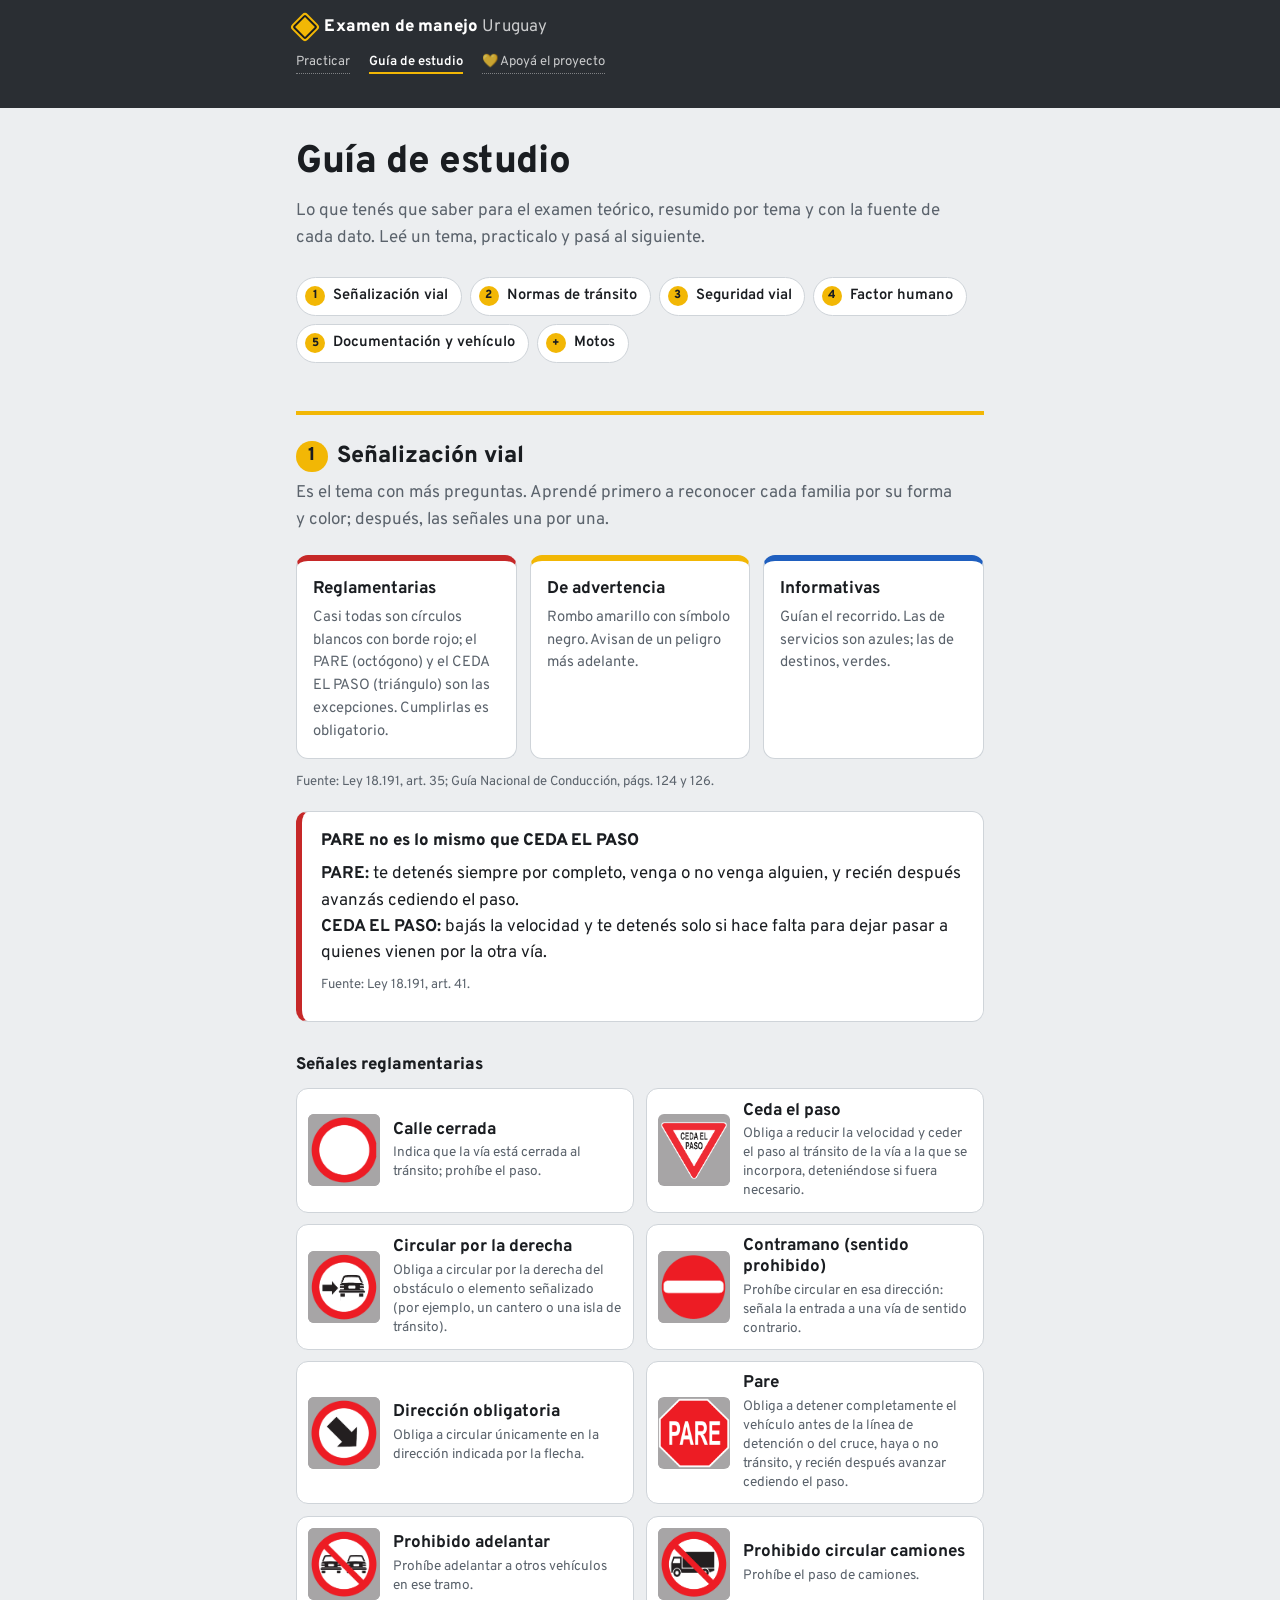
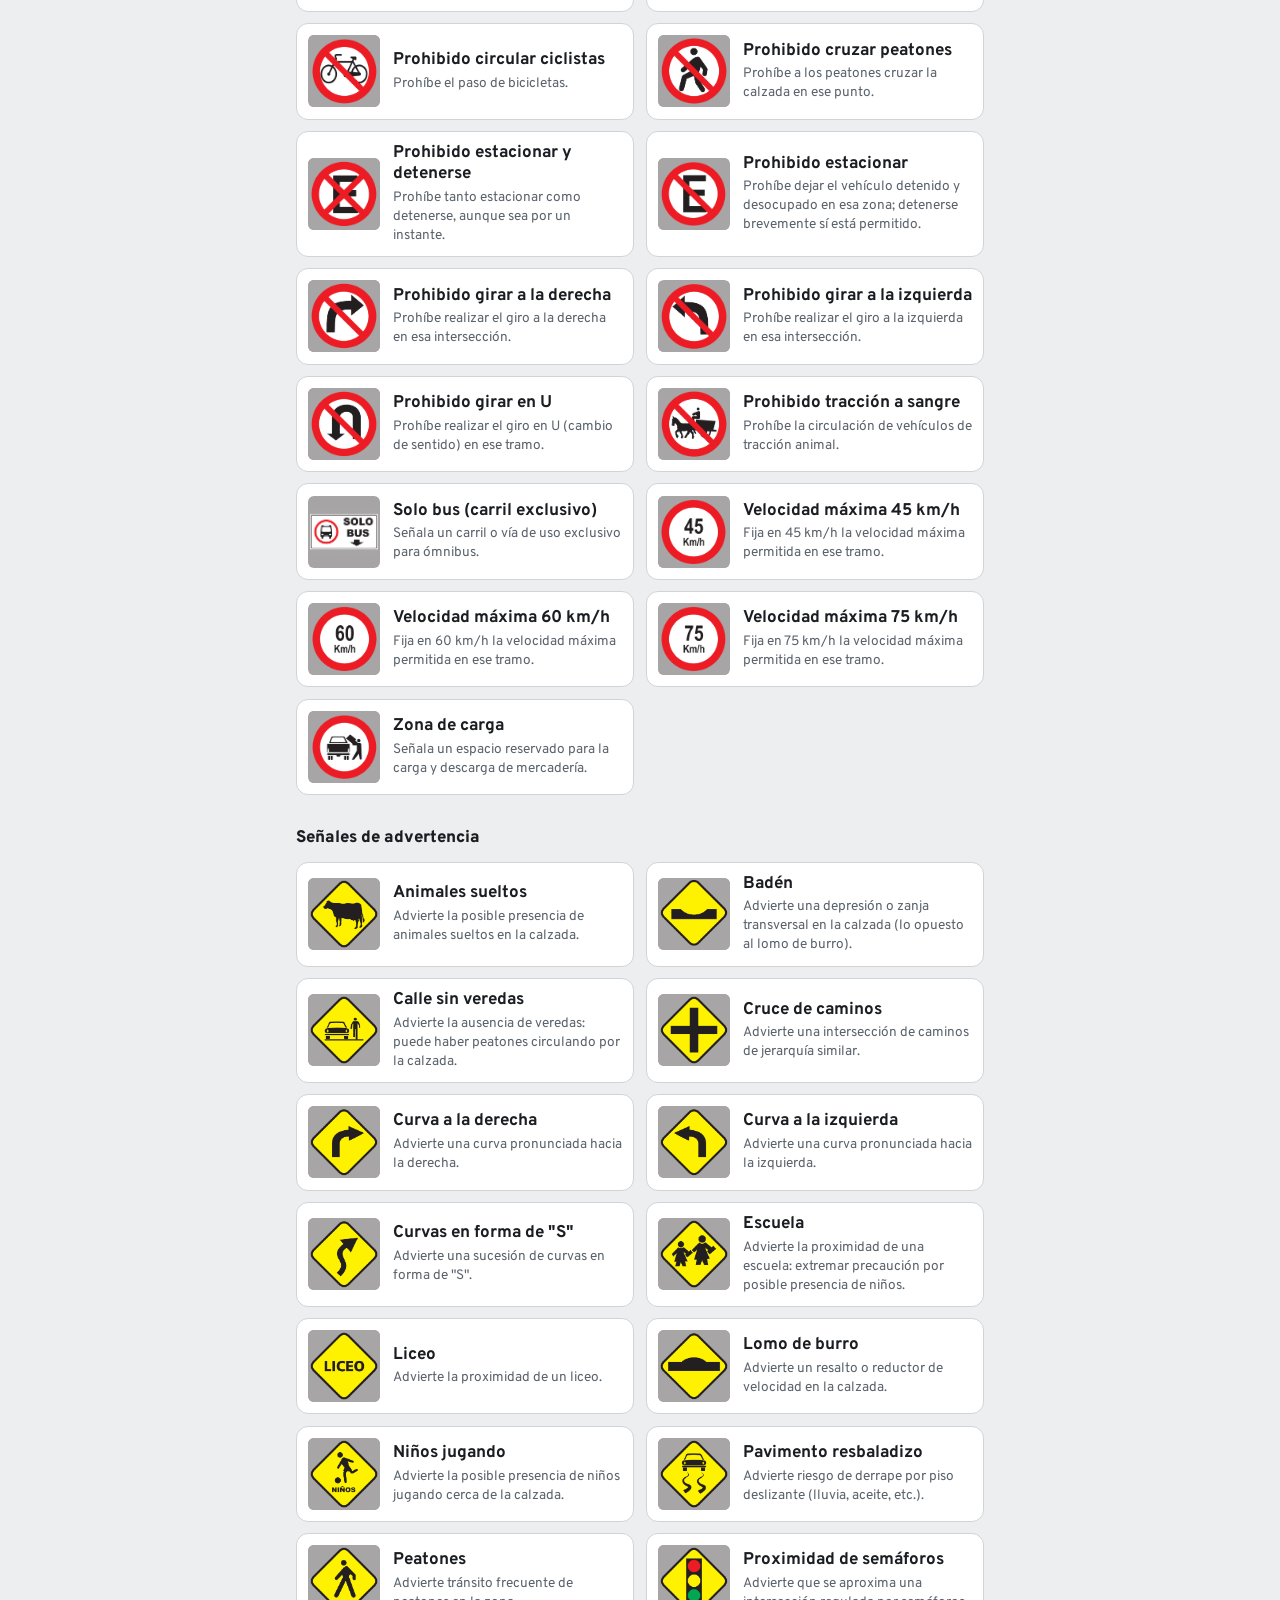
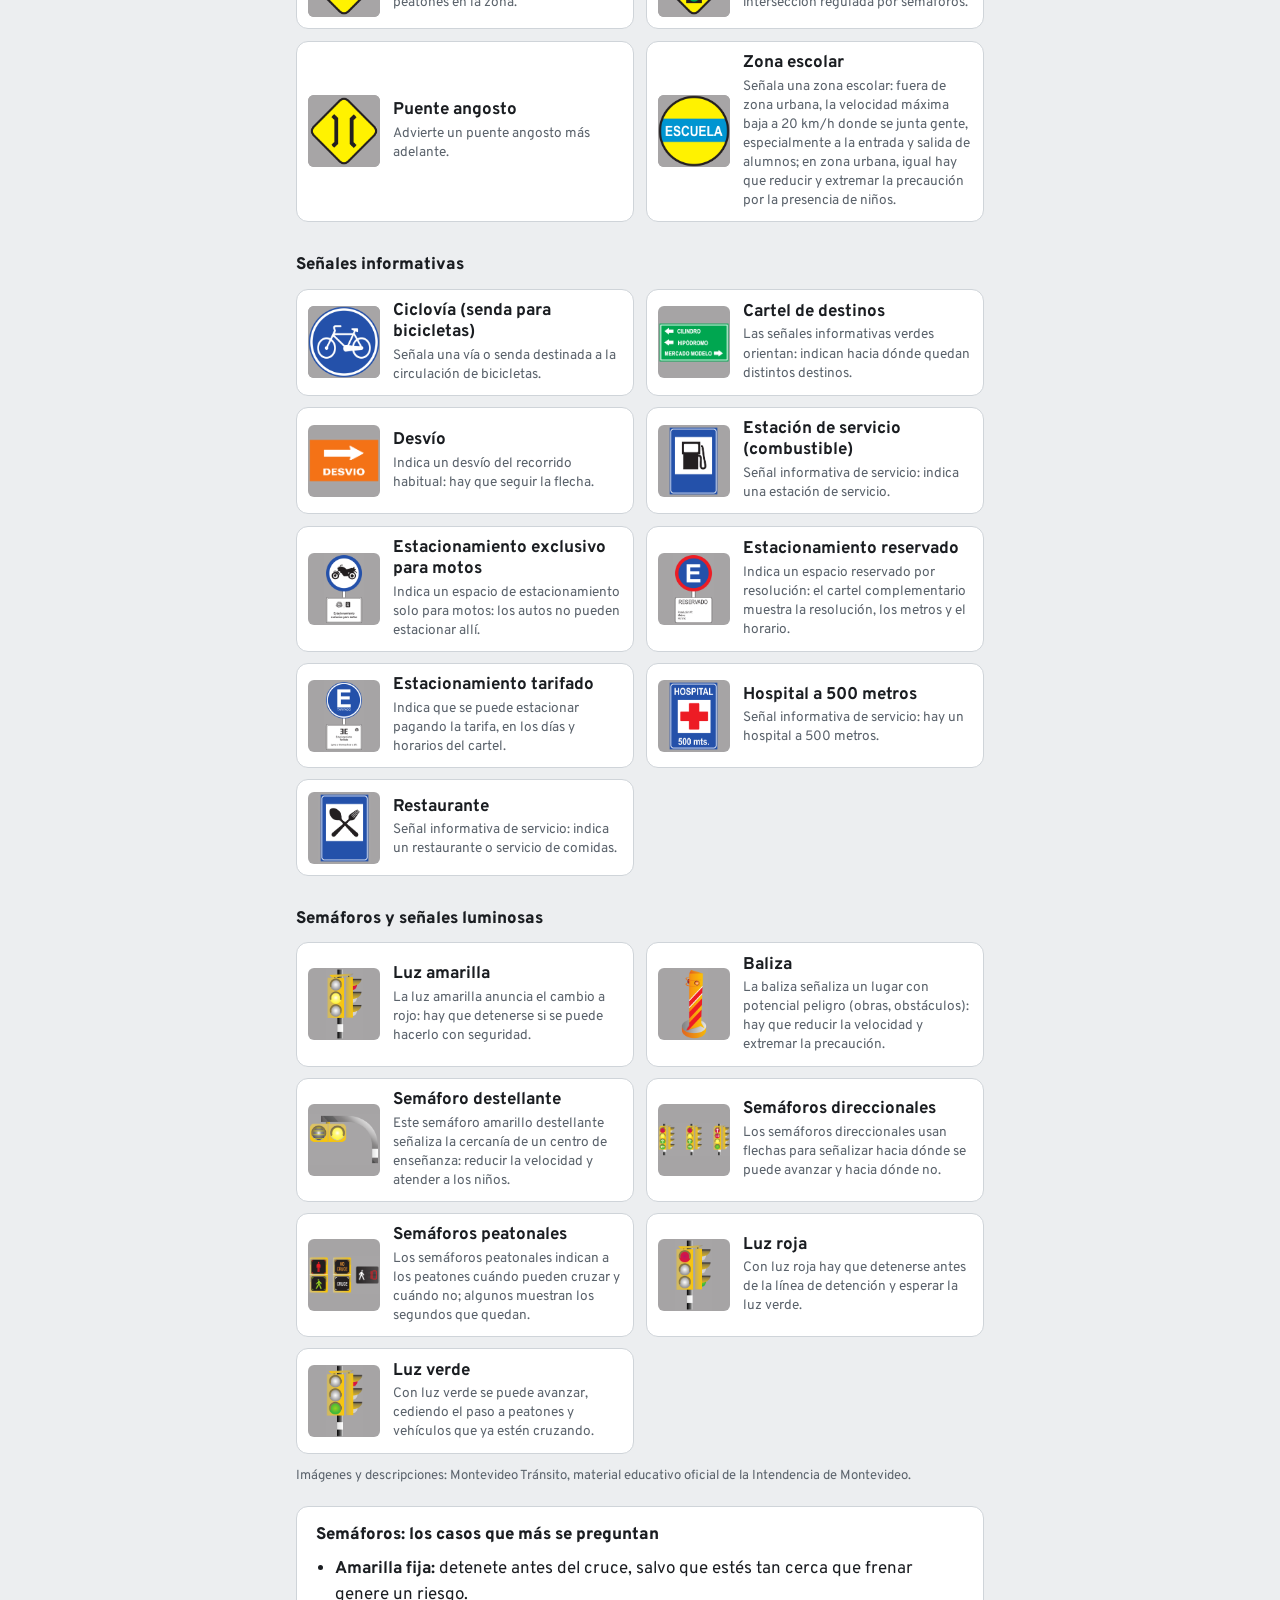
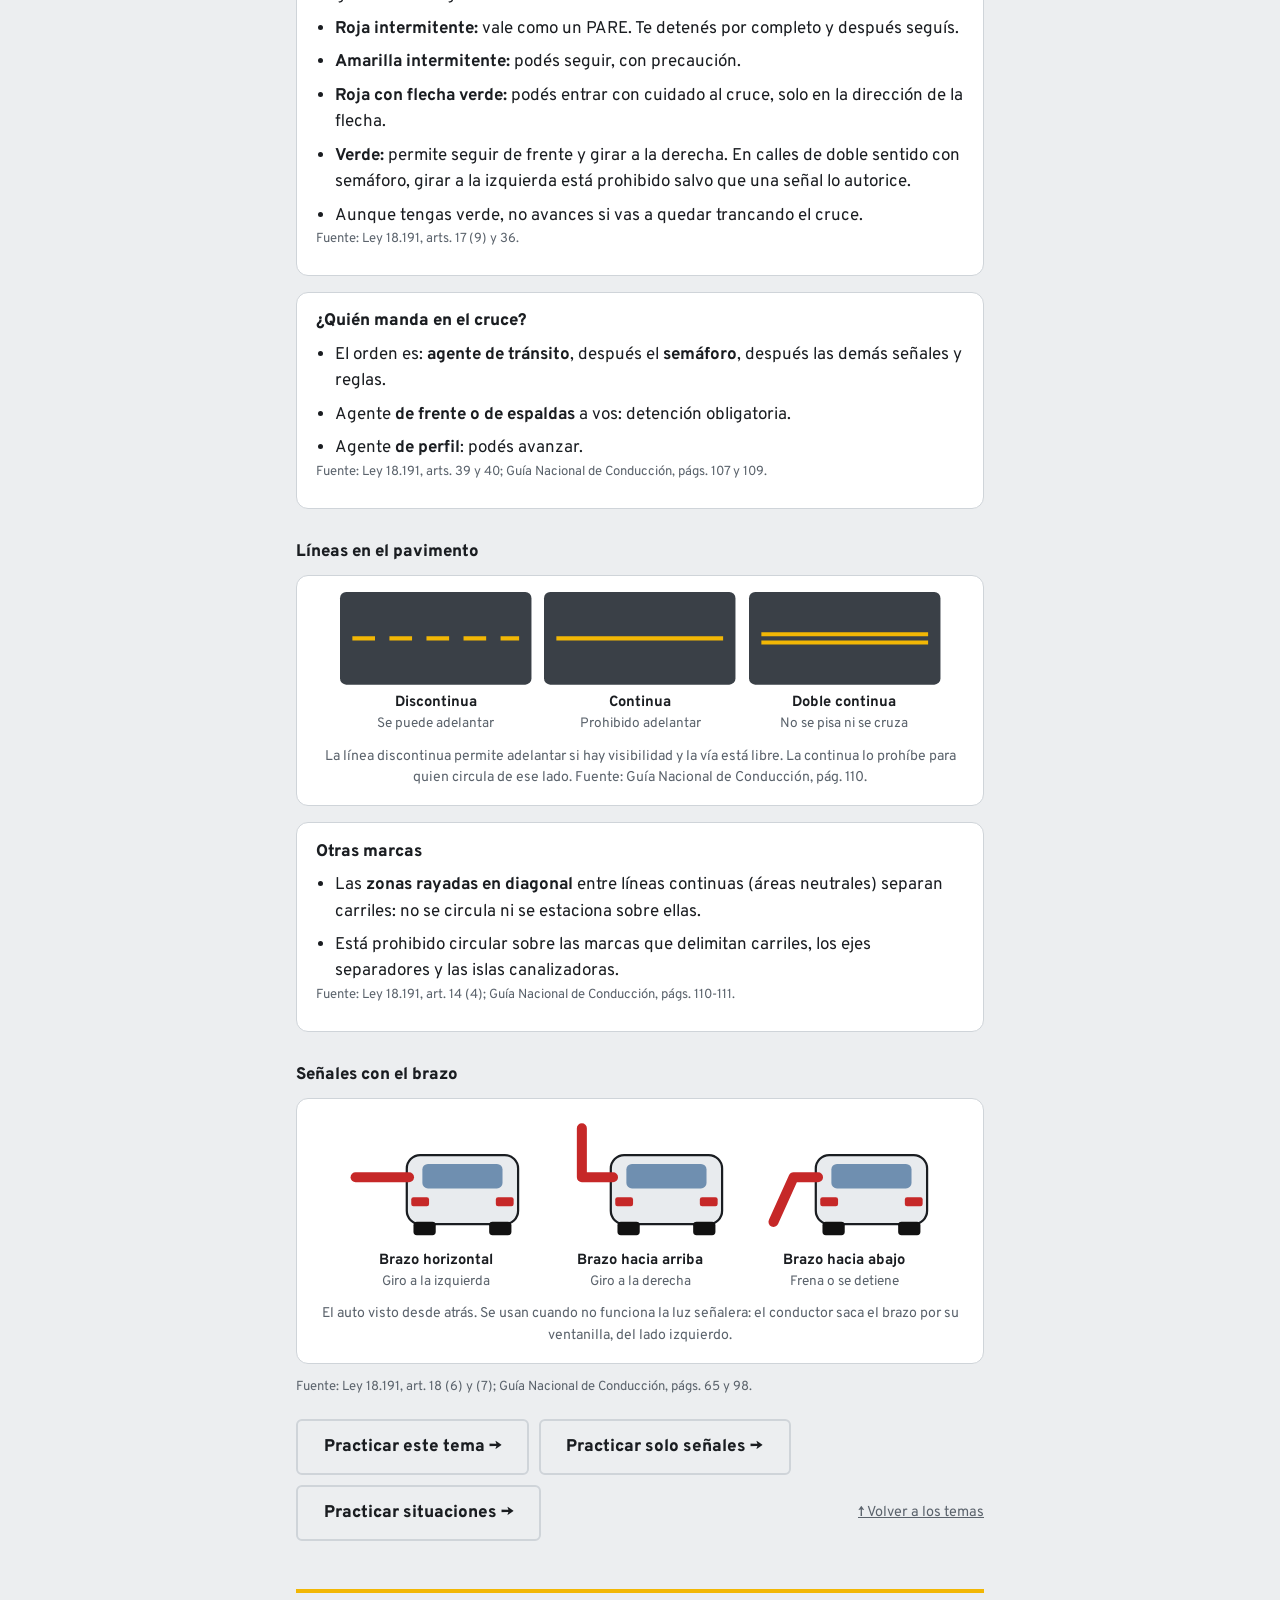
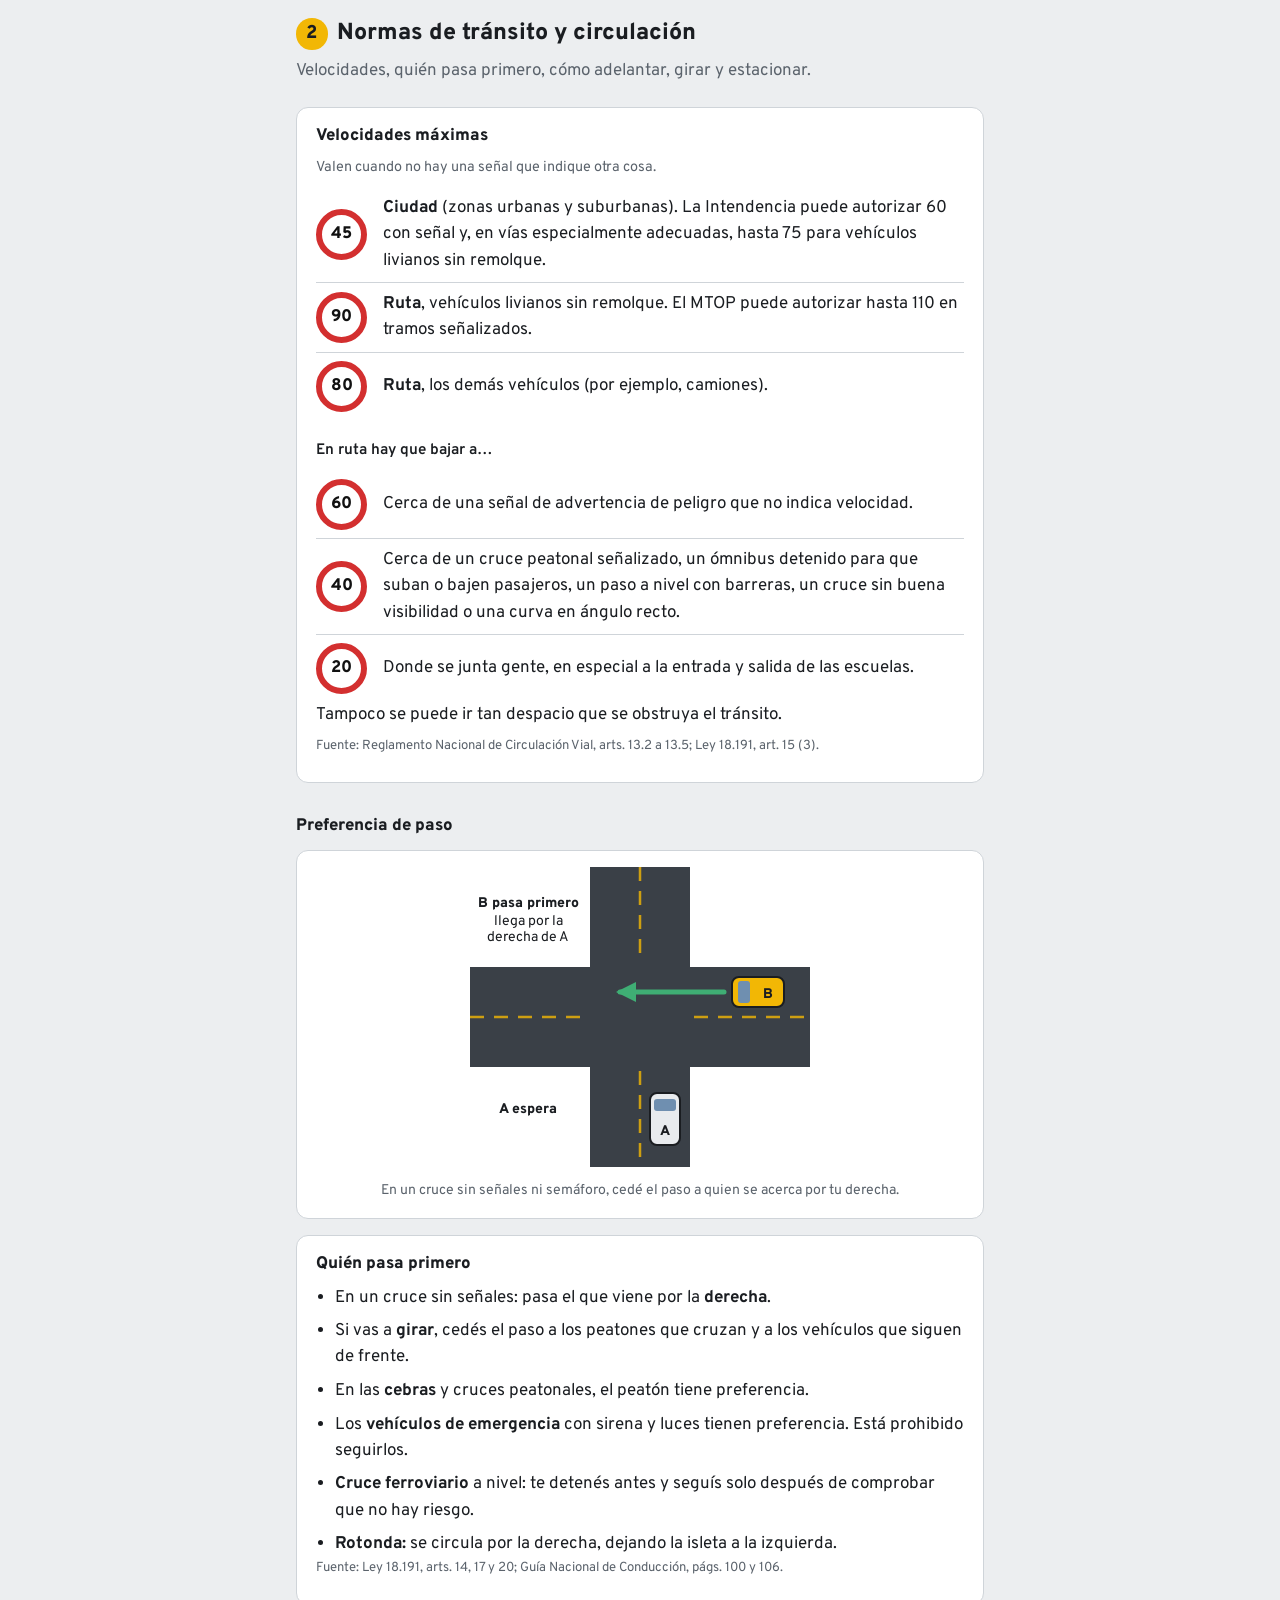
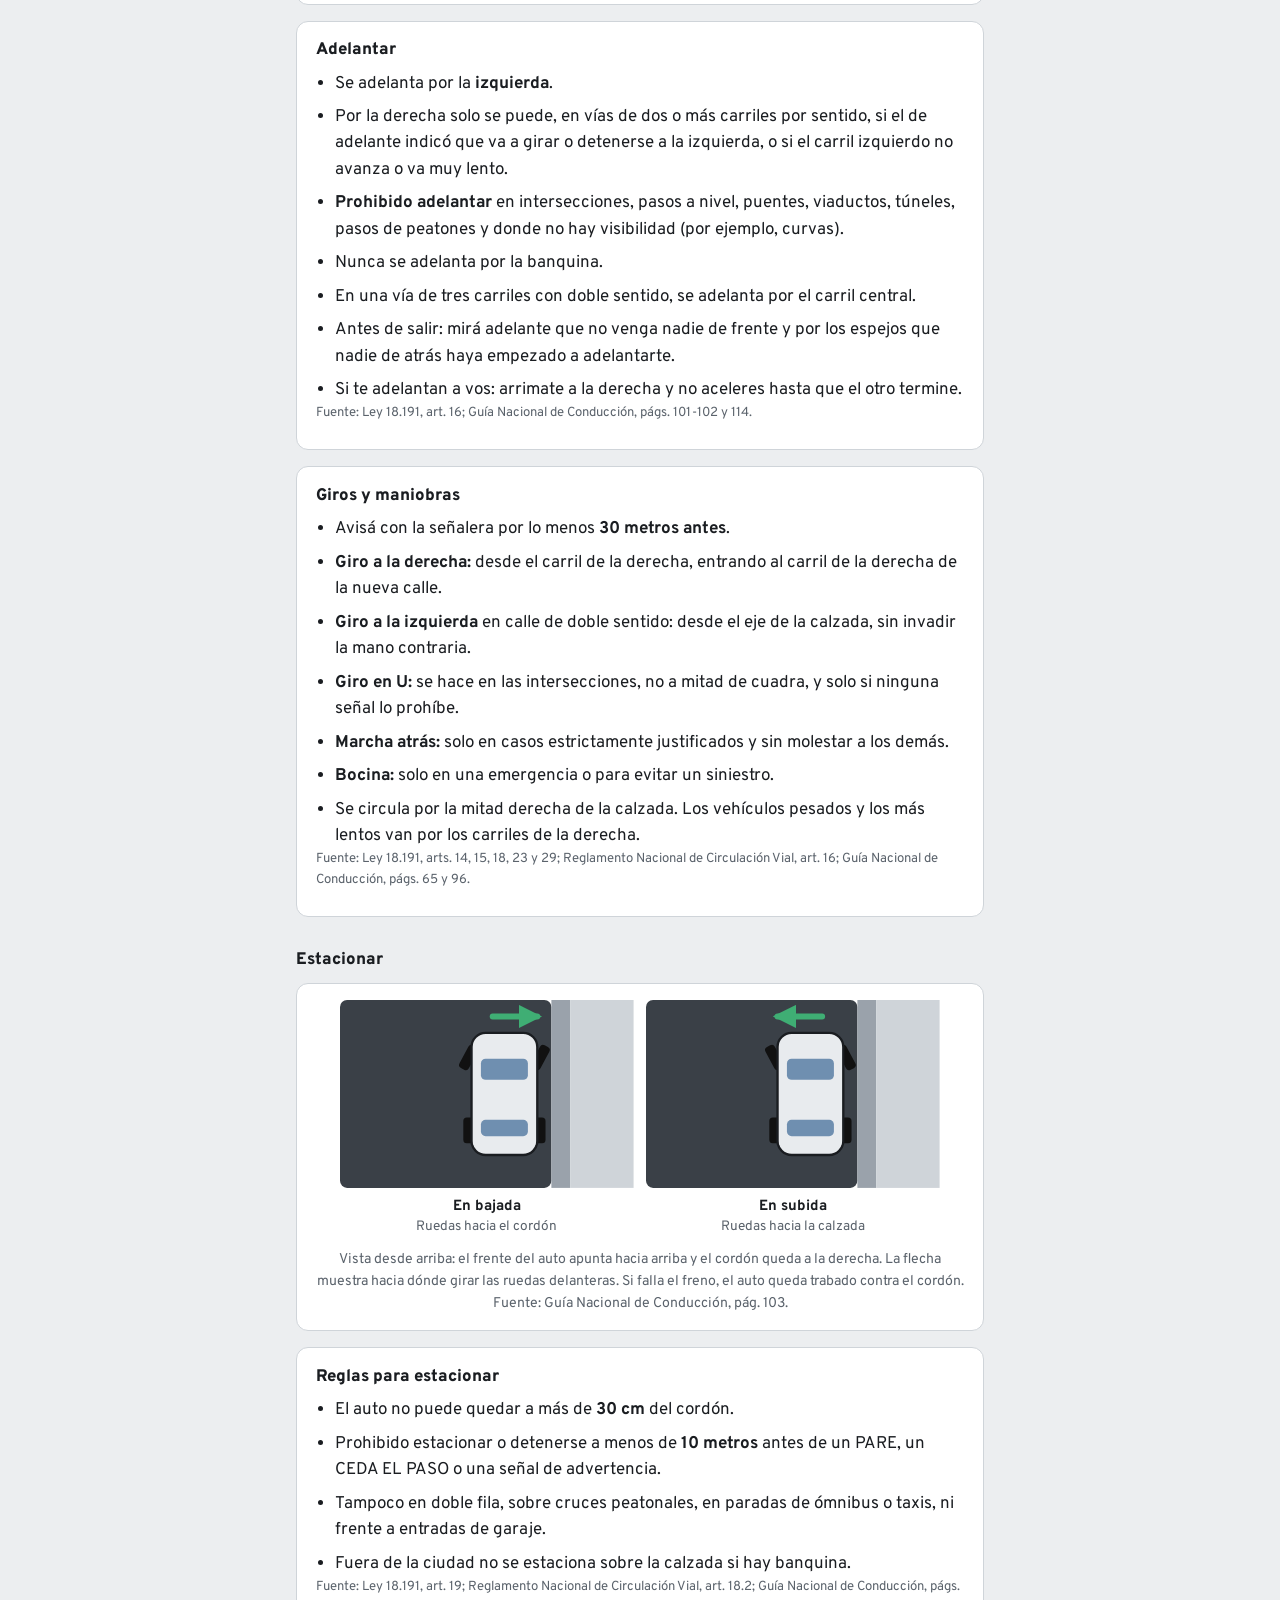
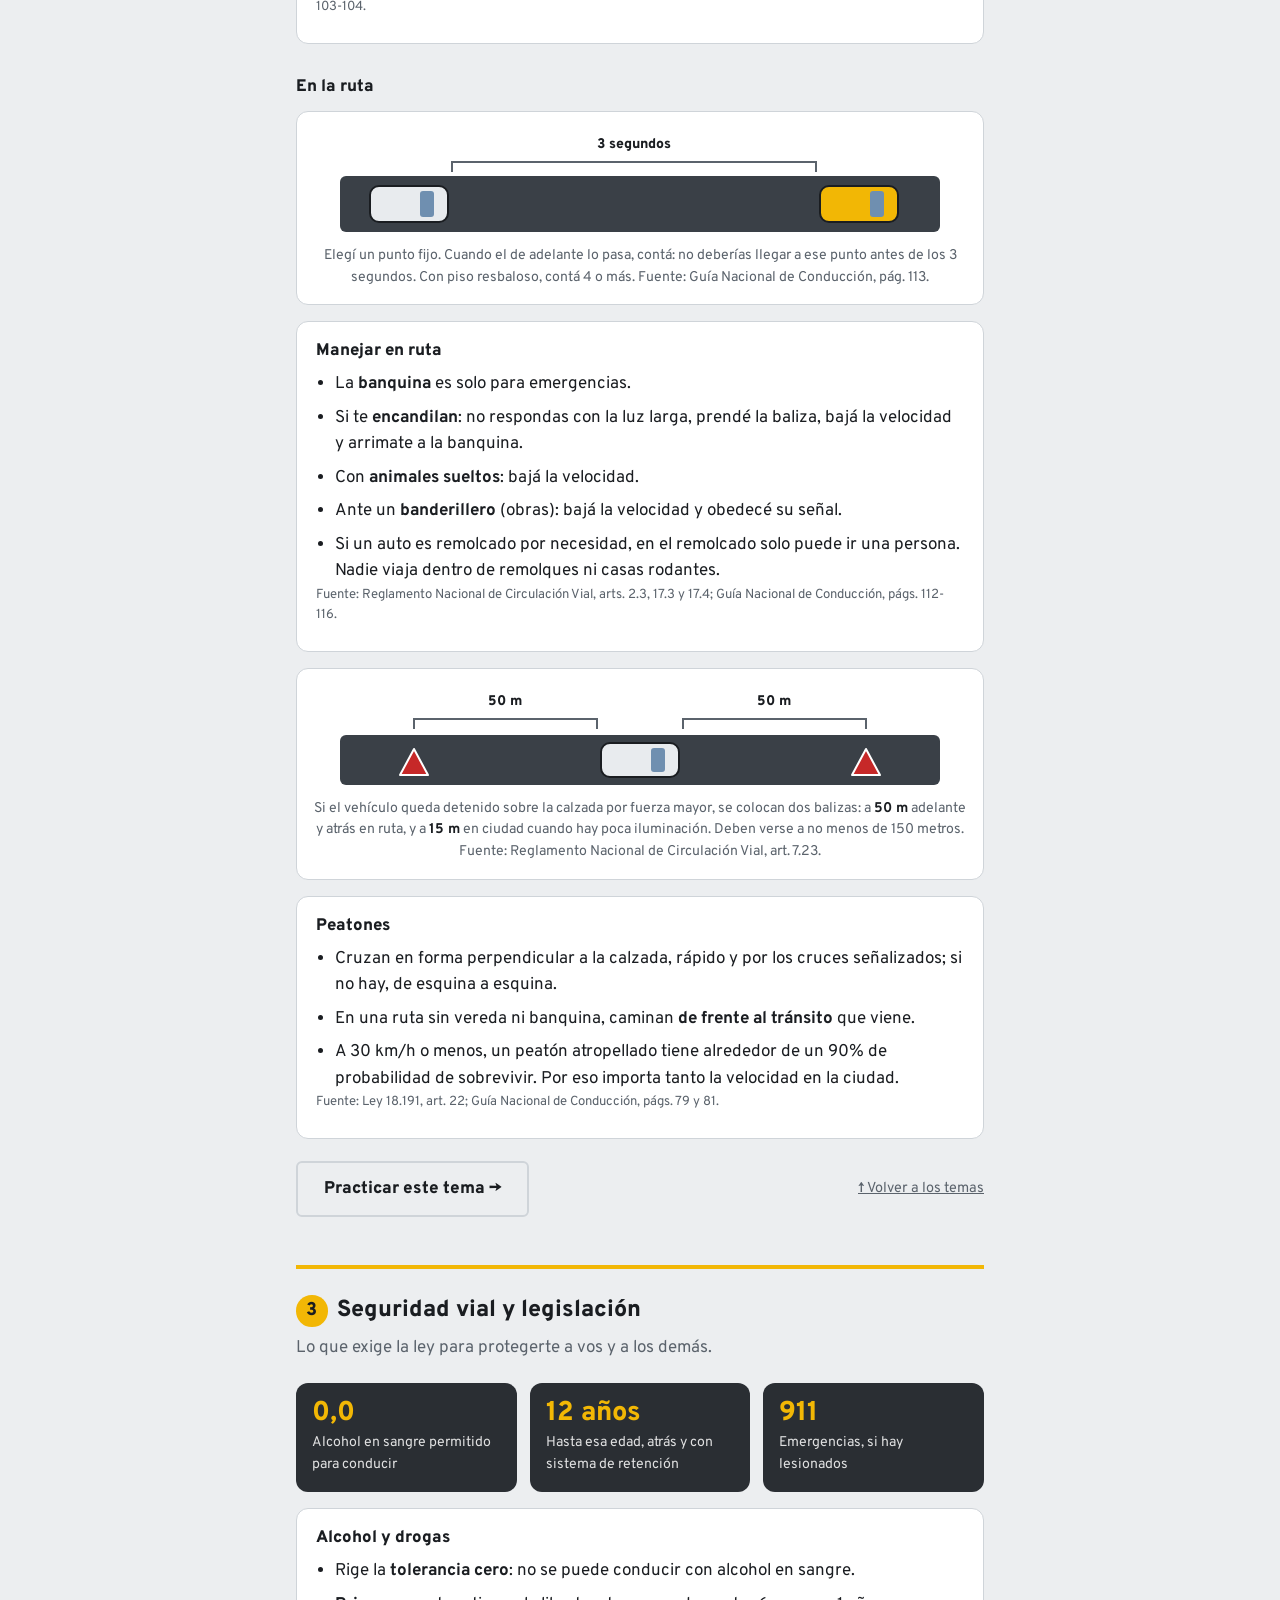
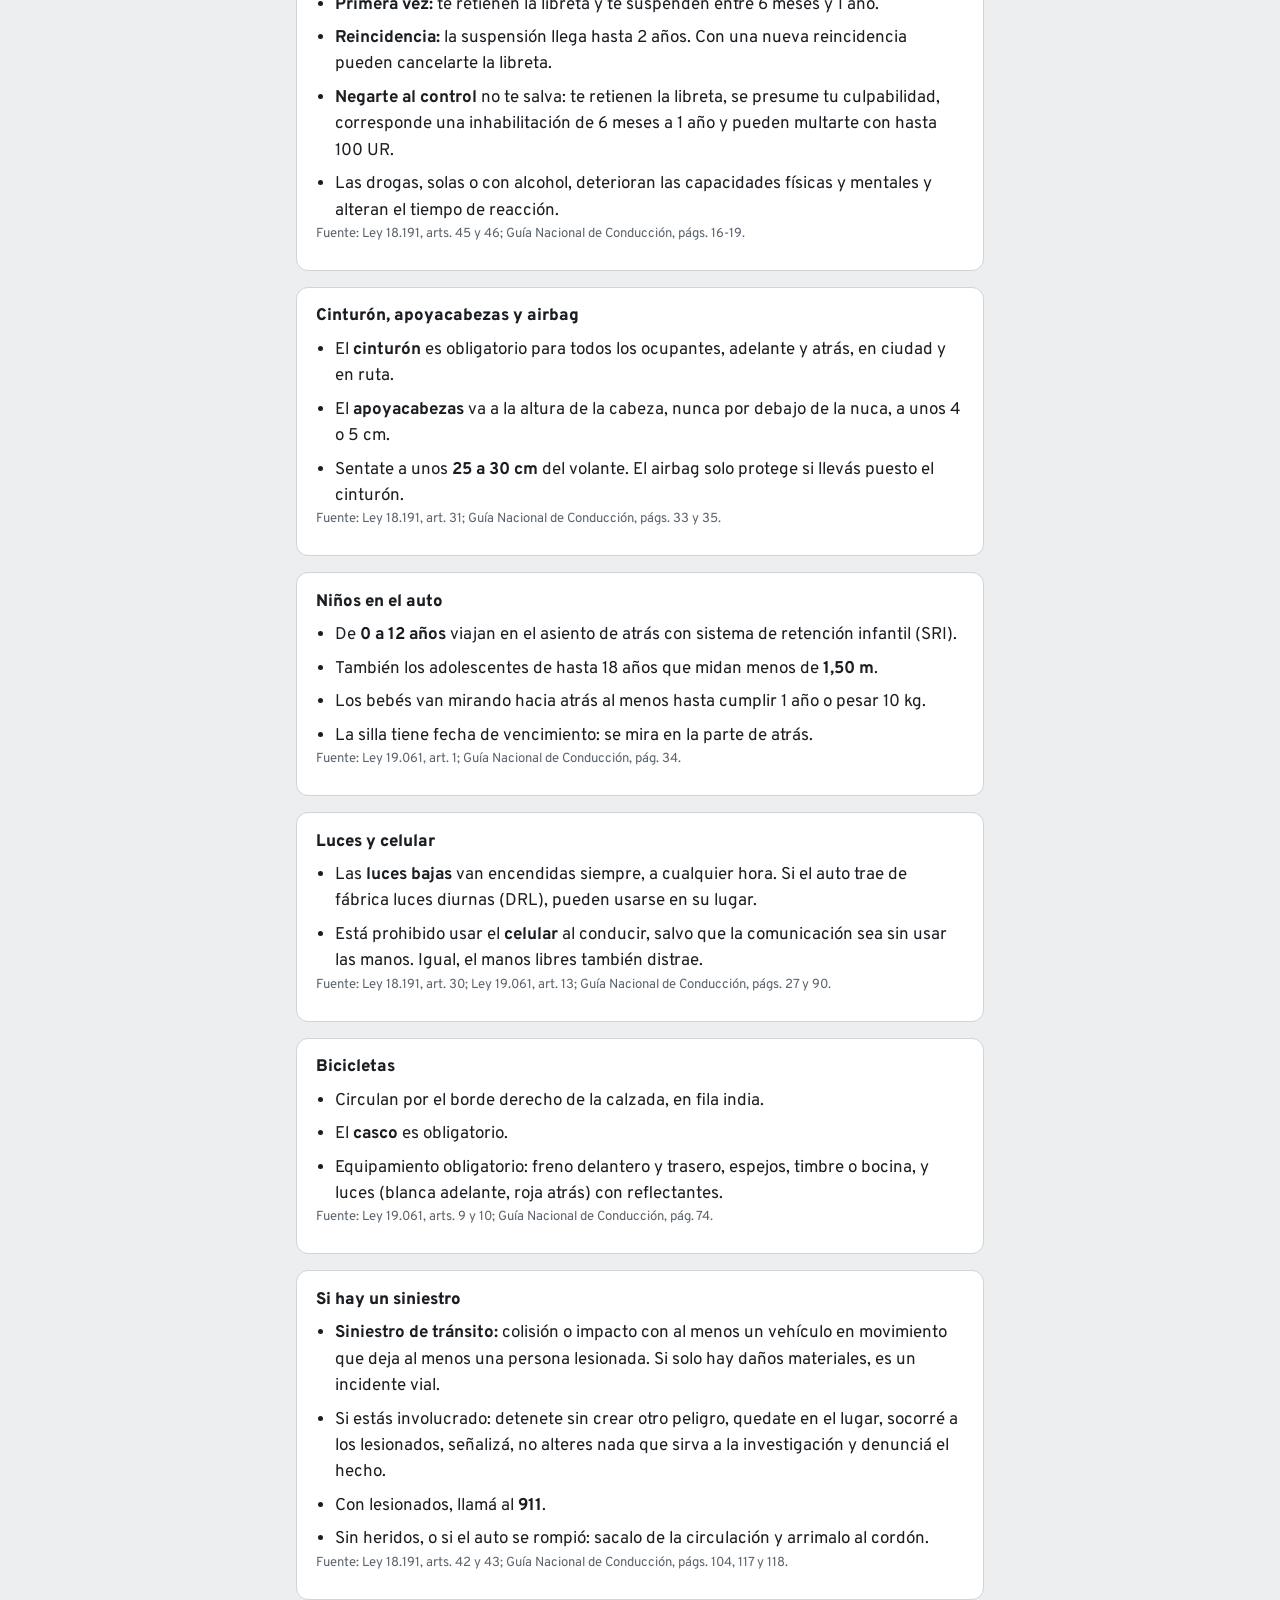
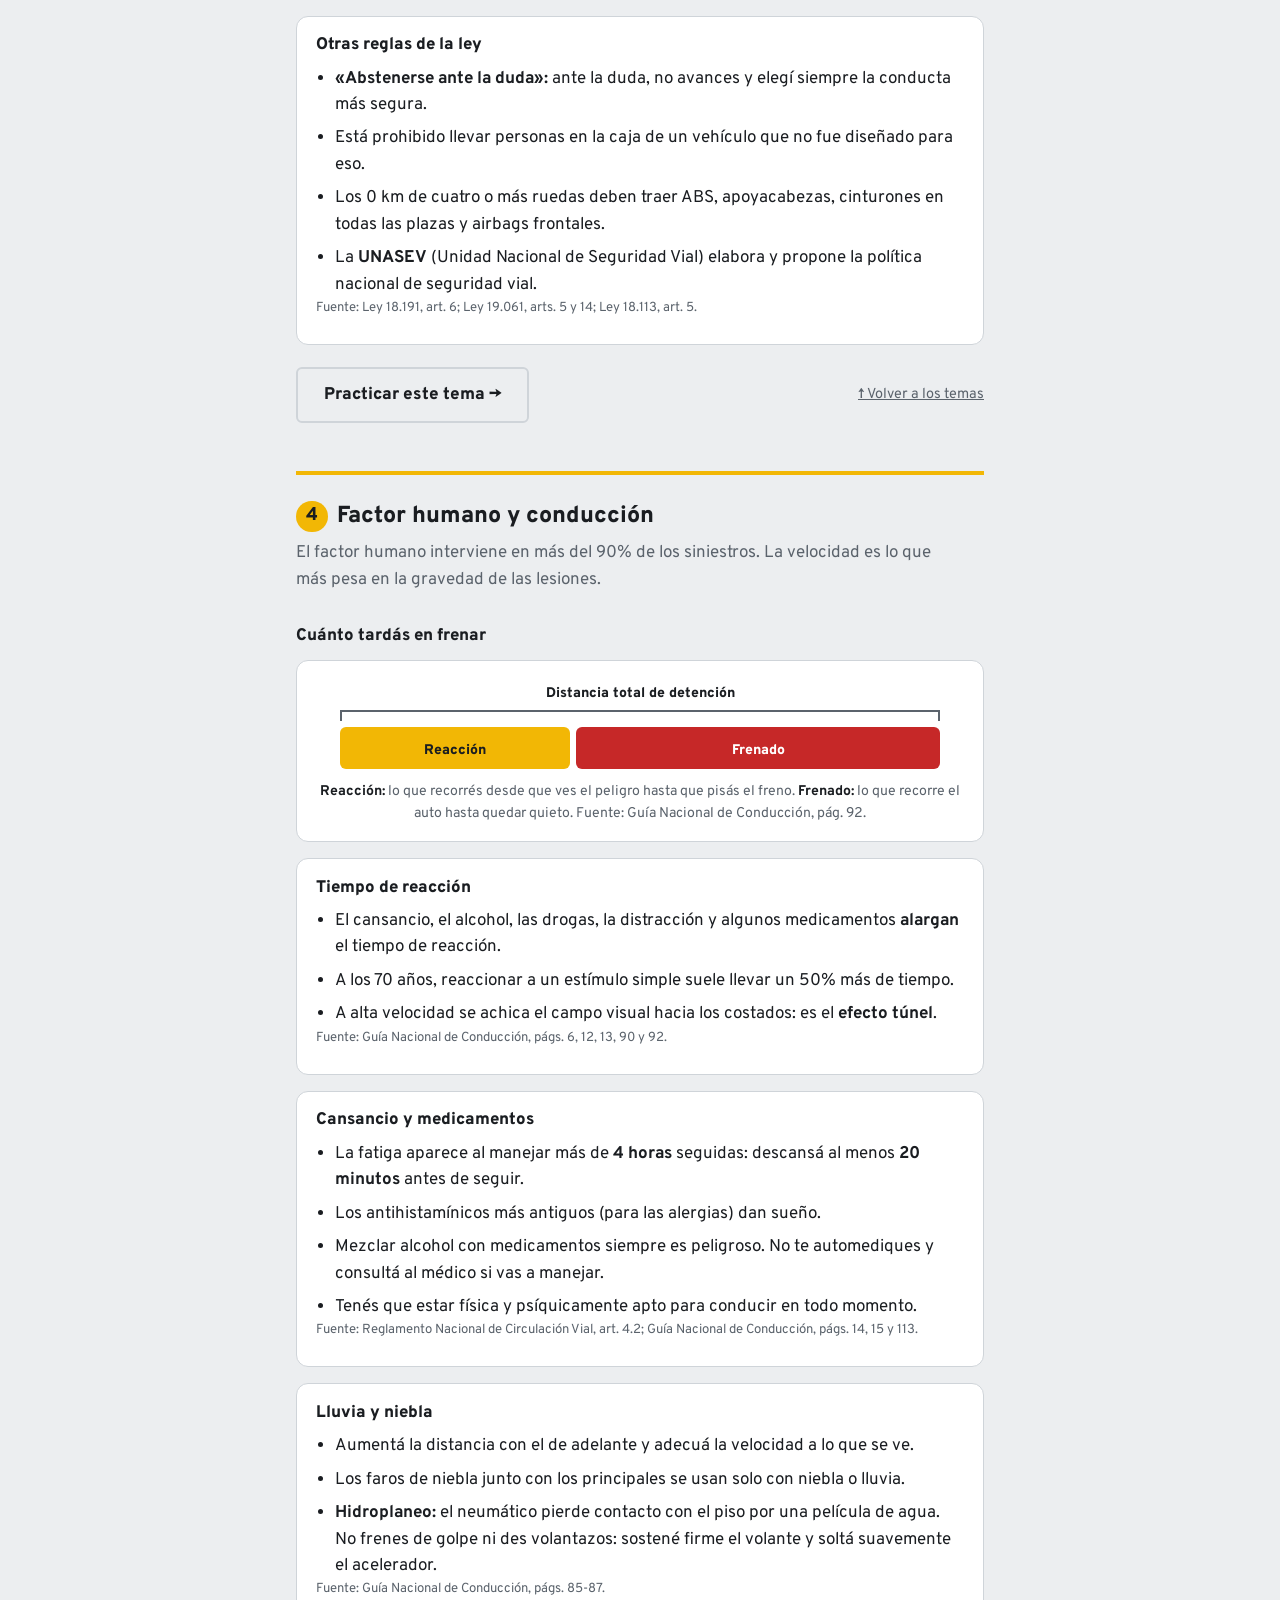
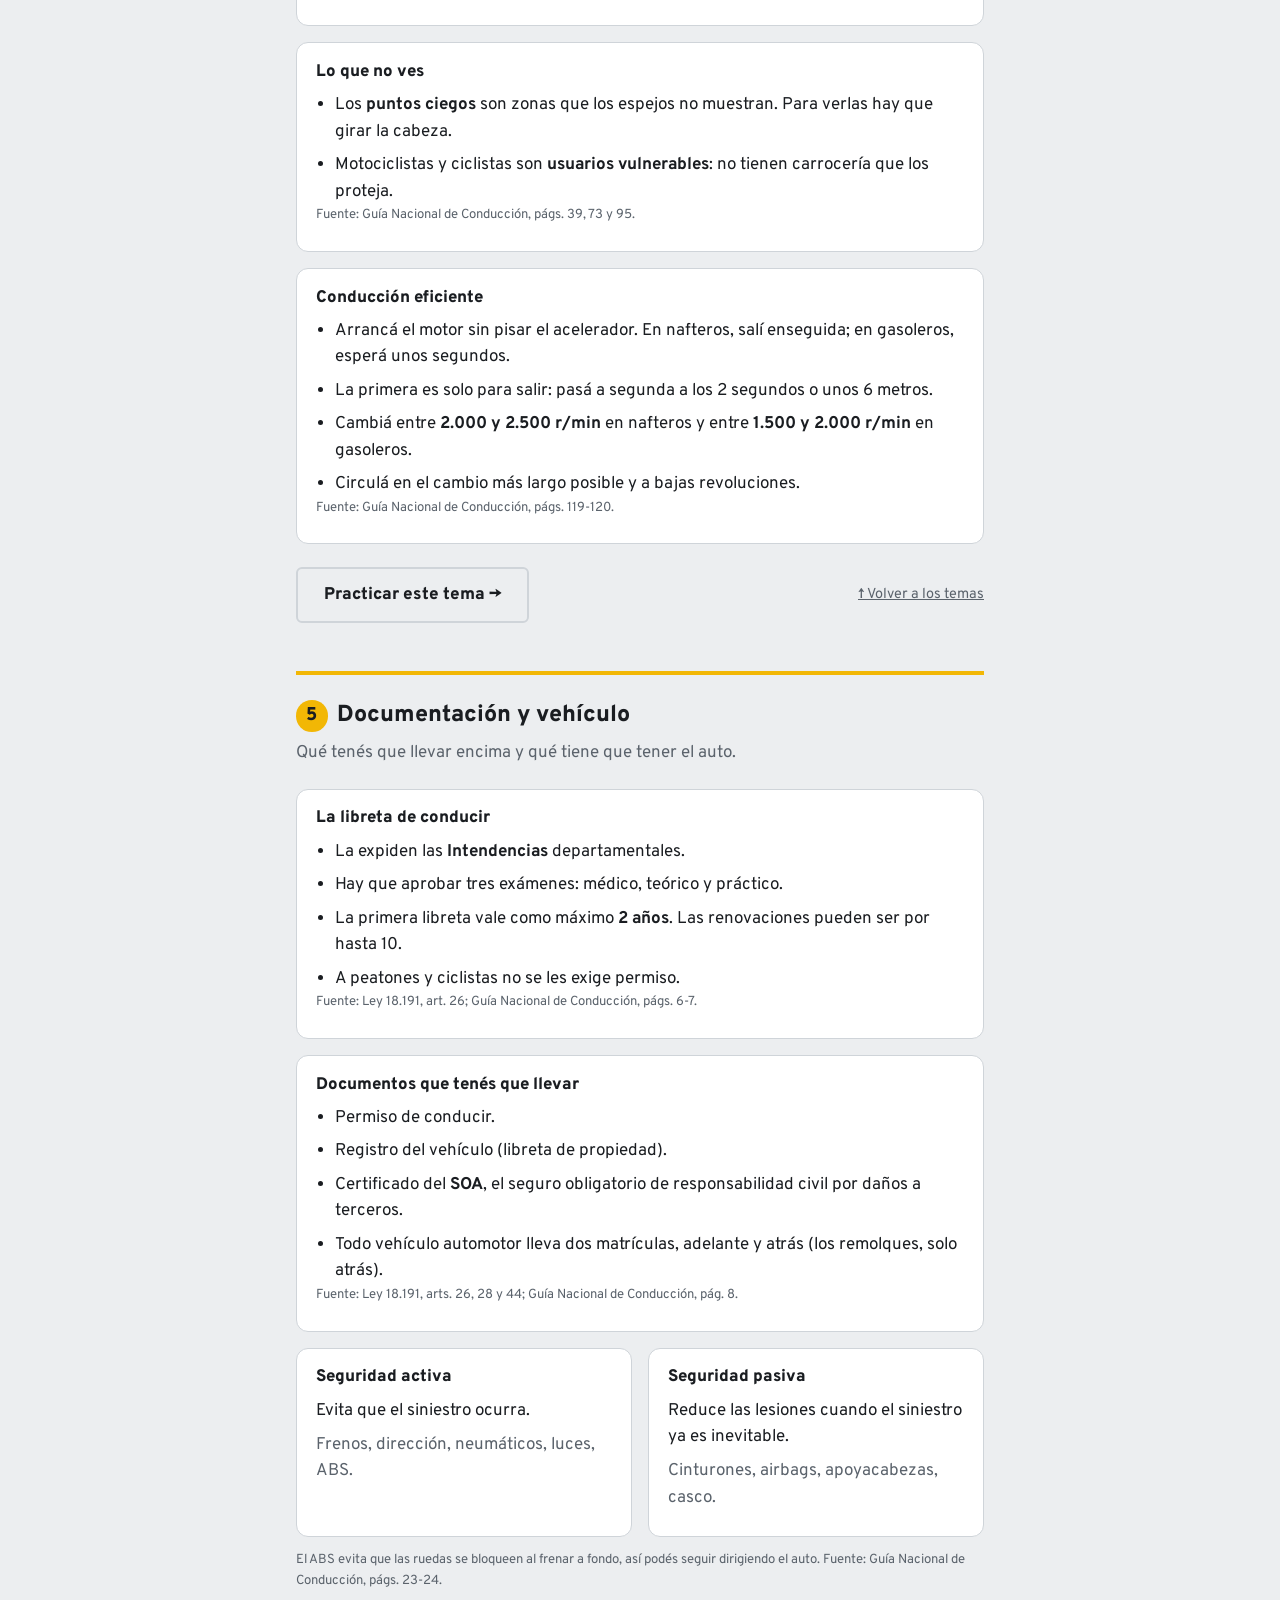
==== commit ad74dfb0: "Situaciones mode Add 78 situation questions with diagrams and a Situaciones mode" ====
--- a/site/estudiar.html
+++ b/site/estudiar.html
@@ -149,6 +149,7 @@
 <p class="practice">
   <a class="btn-secondary" href="index.html?tema=Se%C3%B1alizaci%C3%B3n%20vial">Practicar este tema &rarr;</a>
   <a class="btn-secondary" href="index.html?modo=signs">Practicar solo señales &rarr;</a>
+  <a class="btn-secondary" href="index.html?modo=situaciones">Practicar situaciones &rarr;</a>
   <a class="up" href="#top">&uarr; Volver a los temas</a>
 </p>
 </section>
--- a/site/style.css
+++ b/site/style.css
@@ -299,6 +299,8 @@
   object-fit: contain;
 }
 .q-image[hidden] { display: none; }
+/* Diagramas de situaciones: necesitan más alto que una señal para que se lean los autos. */
+.q-image.is-diagram { max-height: 320px; }
 
 .options { display: grid; gap: .6rem; }
 
@@ -316,6 +318,7 @@
   height: 90px;
   object-fit: contain;
 }
+.opt-img.is-diagram { height: 130px; border-radius: var(--radius-sm); }
 .opt-img-label { font-size: .92rem; color: var(--muted); }
 
 .opt {
@@ -423,6 +426,7 @@
 .review { padding-left: 1.3rem; margin: 0; display: grid; gap: 1.1rem; }
 .review li { padding-left: .3rem; }
 .review .rq { font-weight: 600; margin: 0 0 .35rem; }
+.review-img.is-diagram { height: 130px; }
 .review-img { display: block; height: 90px; width: auto; max-width: 100%; object-fit: contain; margin: .2rem 0 .5rem; border-radius: var(--radius-sm); }
 .review p { margin: 0 0 .25rem; }
 .review .yours { color: var(--sign-red); }
@@ -466,6 +470,8 @@
   .options.options-img { grid-template-columns: repeat(2, minmax(0, 1fr)); }
   .options.options-img .opt { padding: .6rem .5rem; }
   .opt-img { height: 76px; }
+  .q-image.is-diagram { max-height: 230px; }
+  .opt-img.is-diagram { height: 104px; }
 
   /* "Siguiente" queda fijo abajo, siempre a mano con el pulgar. */
   .q-actions {
